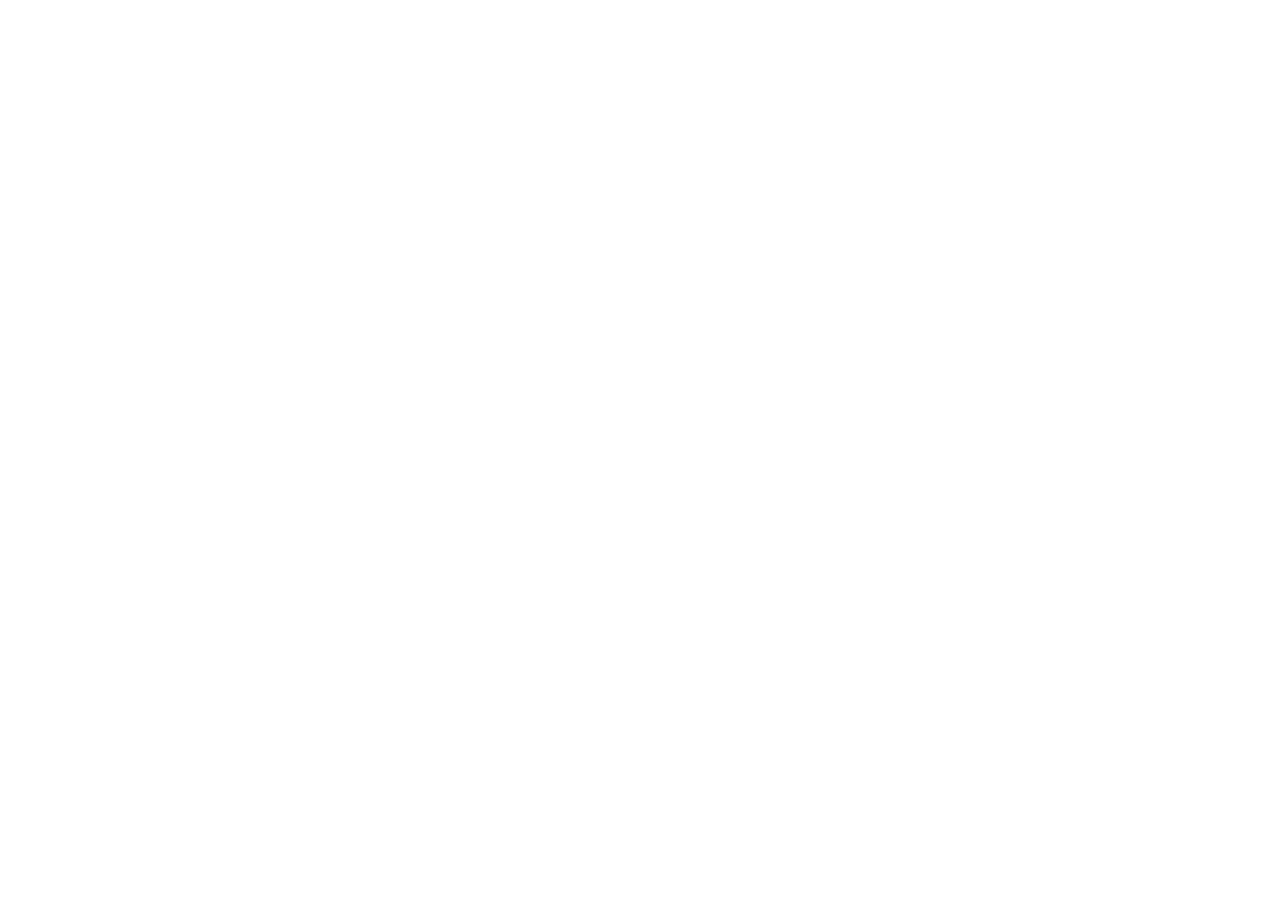
==== about.html @ f23af419 "Initial portfolio website" ====
<!DOCTYPE html>
<html lang="en">
<head>
      <meta charset="UTF-8">
      <meta name="viewport" content="width=device-width, initial-scale=1.0">
      <title>Document</title>
      <link rel="stylesheet" href="https://cdnjs.cloudflare.com/ajax/libs/font-awesome/6.7.2/css/all.min.css">
</head>
<body>
      
</body>
</html>
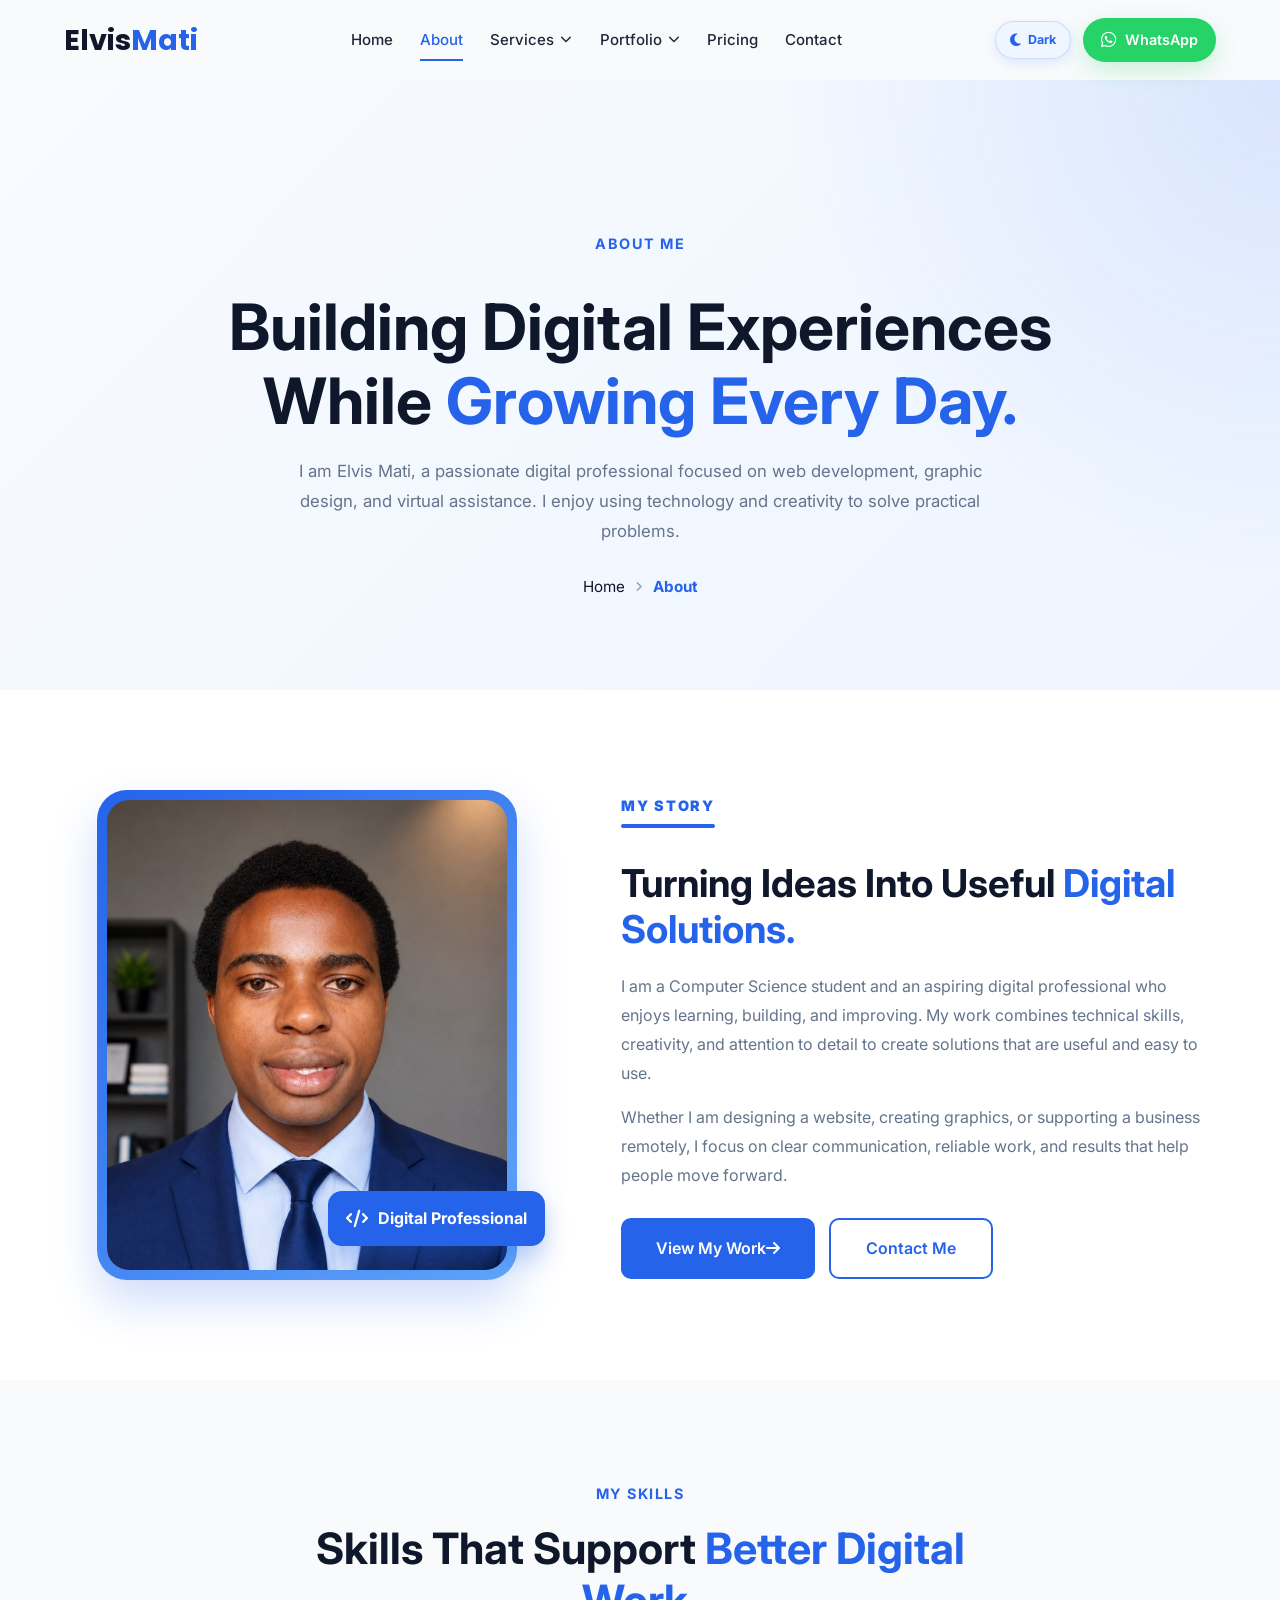
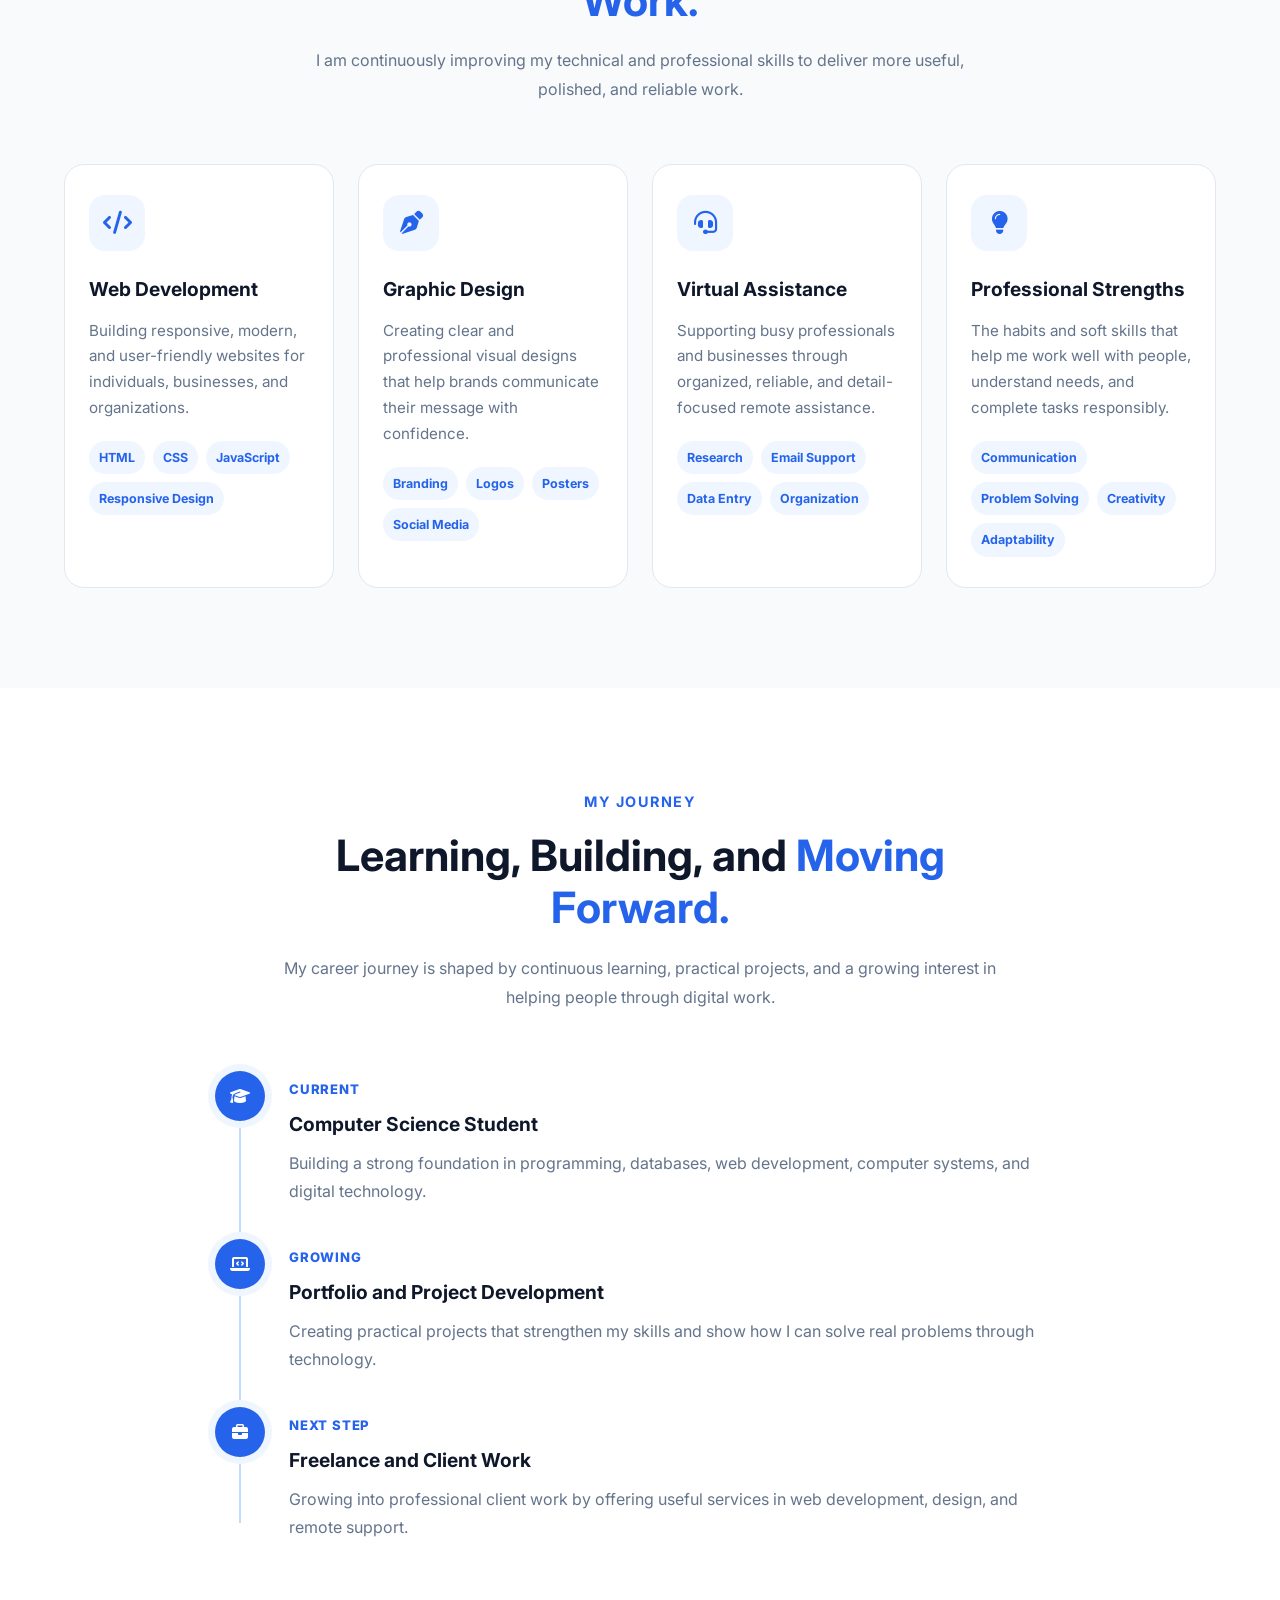
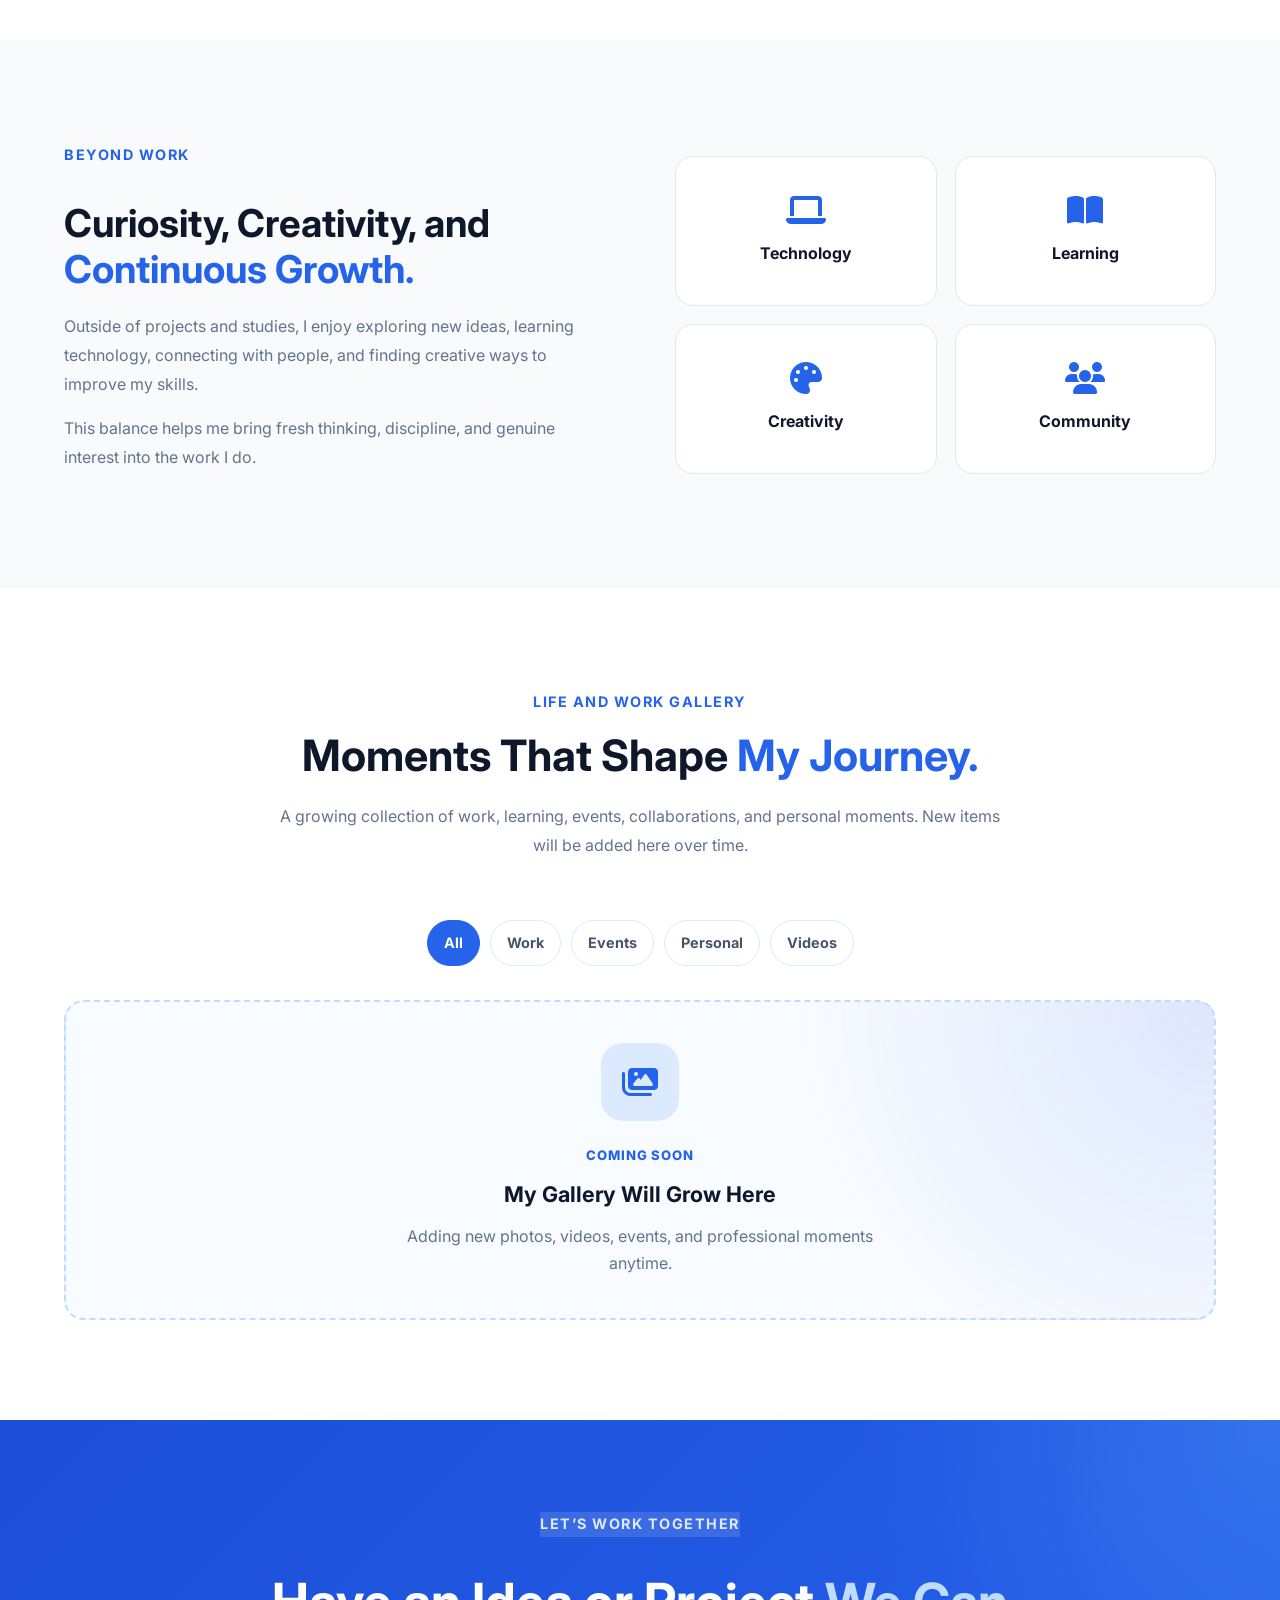
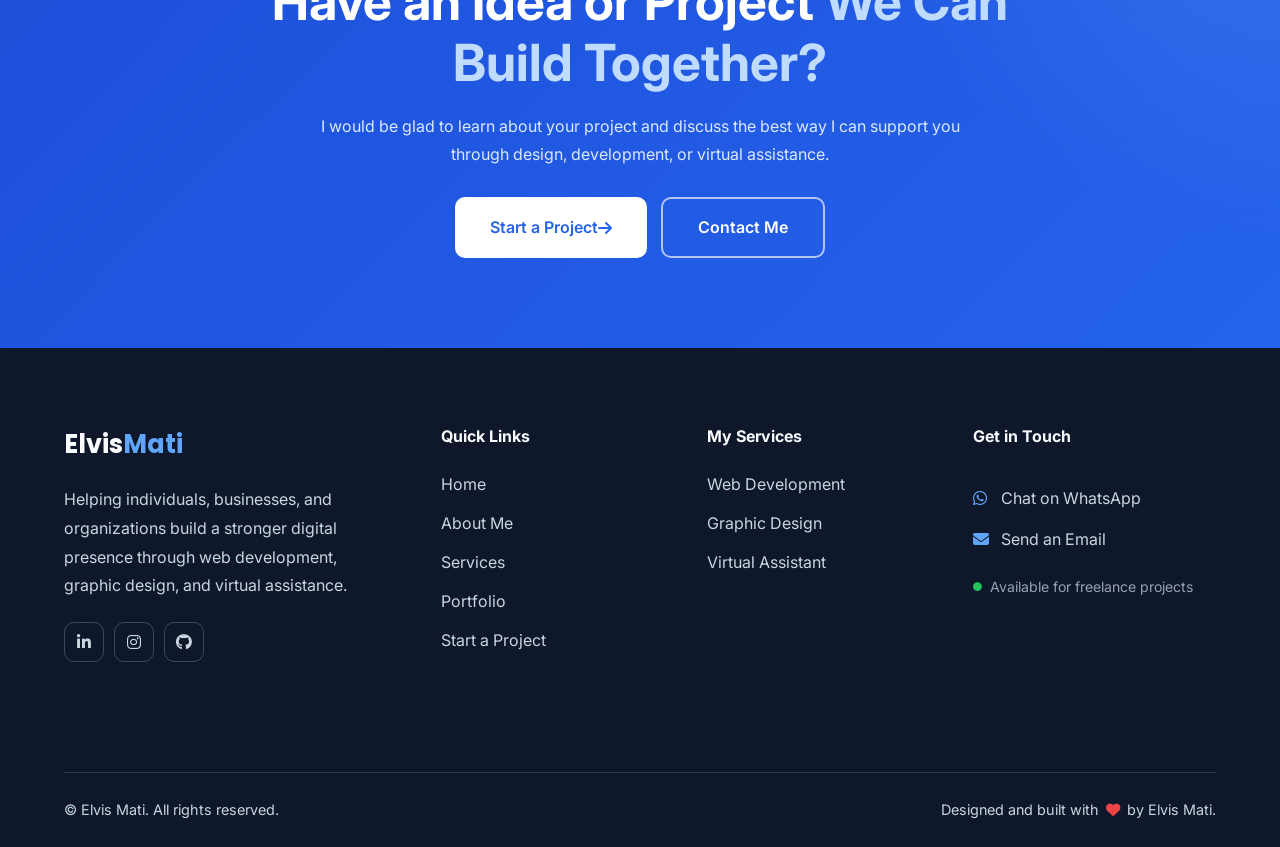
==== commit 83beb75b: "Build and style about page" ====
--- a/about.html
+++ b/about.html
@@ -1,12 +1,649 @@
 <!DOCTYPE html>
 <html lang="en">
 <head>
-      <meta charset="UTF-8">
-      <meta name="viewport" content="width=device-width, initial-scale=1.0">
-      <title>Document</title>
-      <link rel="stylesheet" href="https://cdnjs.cloudflare.com/ajax/libs/font-awesome/6.7.2/css/all.min.css">
+    <meta charset="UTF-8">
+    <meta name="viewport" content="width=device-width, initial-scale=1.0">
+
+    <title>About | Elvis Mati</title>
+    <meta name="description" content="Learn more about Elvis Mati, a web developer, graphic designer, and virtual assistant.">
+
+    <!-- Google Fonts -->
+    <link rel="preconnect" href="https://fonts.googleapis.com">
+    <link rel="preconnect" href="https://fonts.gstatic.com" crossorigin>
+    <link href="https://fonts.googleapis.com/css2?family=Inter:wght@400;500;600;700;800&family=Poppins:wght@500;600;700;800&display=swap" rel="stylesheet">
+
+    <!-- Font Awesome -->
+    <link rel="stylesheet" href="https://cdnjs.cloudflare.com/ajax/libs/font-awesome/6.5.2/css/all.min.css">
+
+    <!-- Shared CSS -->
+    <link rel="stylesheet" href="css/style.css">
+    <link rel="stylesheet" href="css/navbar.css">
+    <link rel="stylesheet" href="css/responsive.css">
+
+    <!-- About page CSS -->
+    <link rel="stylesheet" href="css/about.css">
 </head>
+
 <body>
-      
+
+    <!-- ==================================================
+         HEADER / NAVIGATION
+    =================================================== -->
+    <header class="header">
+        <div class="container">
+            <nav class="navbar">
+
+                <!-- Logo -->
+                <a href="index.html" class="logo">
+                    Elvis<span>Mati</span>
+                </a>
+
+                <!-- Main navigation -->
+                <ul class="nav-links">
+                    <li><a href="index.html">Home</a></li>
+                    <li><a href="about.html" class="active">About</a></li>
+
+                    <li class="dropdown">
+                        <a href="services.html">
+                            Services <i class="fa-solid fa-chevron-down"></i>
+                        </a>
+
+                        <ul class="dropdown-menu">
+                            <li><a href="web-development.html">Web Development</a></li>
+                            <li><a href="graphic-design.html">Graphic Design</a></li>
+                            <li><a href="virtual-assistant.html">Virtual Assistant</a></li>
+                        </ul>
+                    </li>
+
+                    <li class="dropdown">
+                        <a href="portfolio.html">
+                            Portfolio <i class="fa-solid fa-chevron-down"></i>
+                        </a>
+
+                        <ul class="dropdown-menu">
+                            <li><a href="portfolio.html#web-projects">Web Projects</a></li>
+                            <li><a href="portfolio.html#graphic-projects">Graphic Designs</a></li>
+                            <li><a href="portfolio.html#va-projects">Virtual Assistant</a></li>
+                        </ul>
+                    </li>
+
+                    <li><a href="pricing.html">Pricing</a></li>
+                    <li><a href="contact.html">Contact</a></li>
+
+                    <!-- Theme option shown inside opened mobile menu -->
+                    <li class="mobile-theme-item">
+                        <button class="theme-btn mobile-theme-btn" type="button" aria-label="Switch to dark theme">
+                            <i class="fa-solid fa-moon"></i>
+                            <span class="theme-btn-text">Dark</span>
+                        </button>
+                    </li>
+                </ul>
+
+                <!-- My existing desktop theme and WhatsApp buttons stay here -->
+                <div class="nav-actions">
+                    <button class="theme-btn desktop-theme-btn" type="button" aria-label="Switch to dark theme">
+                        <i class="fa-solid fa-moon"></i>
+                        <span class="theme-btn-text">Dark</span>
+                    </button>
+
+                    <a
+                        href="https://wa.me/254700531854?text=Hello%20Elvis,%20I%20came%20across%20your%20portfolio%20website%20and%20I'm%20interested%20in%20your%20services.%20I'd%20love%20to%20discuss%20my%20project."
+                        class="whatsapp-btn"
+                        target="_blank"
+                        rel="noopener noreferrer"
+                    >
+                        <i class="fa-brands fa-whatsapp"></i>
+                        <span>WhatsApp</span>
+                    </a>
+                </div>
+
+                 <!-- Mobile WhatsApp button -->
+                <a href="https://wa.me/254700531854?text=Hello%20Elvis,%20I%20came%20across%20your%20portfolio%20website%20and%20I'm%20interested%20in%20your%20services."
+                class="mobile-whatsapp-btn"
+                target="_blank"
+                rel="noopener noreferrer"
+                aria-label="Chat with Elvis on WhatsApp">
+                    <i class="fa-brands fa-whatsapp"></i>
+                </a>
+                <!-- End of Mobile WhatsApp button -->
+                 <!-- Hamburger menu on mobile -->
+                <div class="hamburger" role="button" tabindex="0" aria-label="Open navigation menu">
+                    <span></span>
+                    <span></span>
+                    <span></span>
+                </div>
+            </nav>
+        </div>
+    </header>
+
+    <main>
+
+        <!-- ==================================================
+             ABOUT HERO
+        =================================================== -->
+        <section class="about-hero">
+            <div class="container">
+
+                <div class="about-hero-content">
+                    <span class="section-label">About Me</span>
+
+                    <h1>
+                        Building Digital Experiences While
+                        <span>Growing Every Day.</span>
+                    </h1>
+
+                    <p>
+                        I am Elvis Mati, a passionate digital professional focused on
+                        web development, graphic design, and virtual assistance. I enjoy
+                        using technology and creativity to solve practical problems.
+                    </p>
+
+                    <div class="breadcrumb">
+                        <a href="index.html">Home</a>
+                        <i class="fa-solid fa-angle-right"></i>
+                        <span class="active" aria-current="page">About</span>
+                    </div>
+                </div>
+
+            </div>
+        </section>
+
+        <!-- ==================================================
+             PERSONAL INTRODUCTION
+        =================================================== -->
+        <section class="about-intro section-padding">
+            <div class="container">
+
+                <div class="about-intro-grid">
+                        <div class="about-image-wrap">
+                              <img
+                                    src="assets/images/about/elvis-mati-about.png"
+                                    alt="Elvis Mati, web developer, graphic designer, and virtual assistant"
+                                    class="about-profile-image">
+
+                              <div class="about-image-badge">
+                                    <i class="fa-solid fa-code"></i>
+                                    <span>Digital Professional</span>
+                              </div>
+                        </div>
+
+                    <div class="about-intro-content">
+                        <span class="section-label">My Story</span>
+
+                        <h2>
+                            Turning Ideas Into Useful
+                            <span>Digital Solutions.</span>
+                        </h2>
+
+                        <p>
+                            I am a Computer Science student and an aspiring digital
+                            professional who enjoys learning, building, and improving.
+                            My work combines technical skills, creativity, and attention
+                            to detail to create solutions that are useful and easy to use.
+                        </p>
+
+                        <p>
+                            Whether I am designing a website, creating graphics, or
+                            supporting a business remotely, I focus on clear communication,
+                            reliable work, and results that help people move forward.
+                        </p>
+
+                        <div class="about-intro-actions">
+                            <a href="portfolio.html" class="btn btn-primary">
+                                View My Work
+                                <i class="fa-solid fa-arrow-right"></i>
+                            </a>
+
+                            <a href="contact.html" class="btn btn-outline">
+                                Contact Me
+                            </a>
+                        </div>
+                    </div>
+
+                </div>
+
+            </div>
+        </section>
+
+        <!-- ==================================================
+             SKILLS SECTION
+        =================================================== -->
+        <section class="about-skills section-padding">
+            <div class="container">
+
+                <div class="section-heading">
+                    <span class="section-label">My Skills</span>
+
+                    <h2>
+                        Skills That Support
+                        <span>Better Digital Work.</span>
+                    </h2>
+
+                    <p>
+                        I am continuously improving my technical and professional skills
+                        to deliver more useful, <br>polished, and reliable work.
+                    </p>
+                </div>
+
+                <div class="skills-grid">
+
+                    <article class="skill-card">
+                        <div class="skill-card-icon">
+                            <i class="fa-solid fa-code"></i>
+                        </div>
+
+                        <h3>Web Development</h3>
+
+                        <p>
+                            Building responsive, modern, and user-friendly websites for
+                            individuals, businesses, and organizations.
+                        </p>
+
+                        <div class="skill-tags">
+                            <span>HTML</span>
+                            <span>CSS</span>
+                            <span>JavaScript</span>
+                            <span>Responsive Design</span>
+                        </div>
+                    </article>
+
+                    <article class="skill-card">
+                        <div class="skill-card-icon">
+                            <i class="fa-solid fa-pen-nib"></i>
+                        </div>
+
+                        <h3>Graphic Design</h3>
+
+                        <p>
+                            Creating clear and professional visual designs that help brands
+                            communicate their message with confidence.
+                        </p>
+
+                        <div class="skill-tags">
+                            <span>Branding</span>
+                            <span>Logos</span>
+                            <span>Posters</span>
+                            <span>Social Media</span>
+                        </div>
+                    </article>
+
+                    <article class="skill-card">
+                        <div class="skill-card-icon">
+                            <i class="fa-solid fa-headset"></i>
+                        </div>
+
+                        <h3>Virtual Assistance</h3>
+
+                        <p>
+                            Supporting busy professionals and businesses through organized,
+                            reliable, and detail-focused remote assistance.
+                        </p>
+
+                        <div class="skill-tags">
+                            <span>Research</span>
+                            <span>Email Support</span>
+                            <span>Data Entry</span>
+                            <span>Organization</span>
+                        </div>
+                    </article>
+
+                    <article class="skill-card">
+                        <div class="skill-card-icon">
+                            <i class="fa-solid fa-lightbulb"></i>
+                        </div>
+
+                        <h3>Professional Strengths</h3>
+
+                        <p>
+                            The habits and soft skills that help me work well with people,
+                            understand needs, and complete tasks responsibly.
+                        </p>
+
+                        <div class="skill-tags">
+                            <span>Communication</span>
+                            <span>Problem Solving</span>
+                            <span>Creativity</span>
+                            <span>Adaptability</span>
+                        </div>
+                    </article>
+
+                </div>
+
+            </div>
+        </section>
+
+        <!-- ==================================================
+             CAREER JOURNEY
+        =================================================== -->
+        <section class="career-journey section-padding">
+            <div class="container">
+
+                <div class="section-heading">
+                    <span class="section-label">My Journey</span>
+
+                    <h2>
+                        Learning, Building, and
+                        <span>Moving Forward.</span>
+                    </h2>
+
+                    <p>
+                        My career journey is shaped by continuous learning, practical
+                        projects, and a growing interest in helping people through digital work.
+                    </p>
+                </div>
+
+                <div class="timeline">
+
+                    <article class="timeline-item">
+                        <div class="timeline-dot">
+                            <i class="fa-solid fa-graduation-cap"></i>
+                        </div>
+
+                        <div class="timeline-content">
+                            <span class="timeline-date">Current</span>
+                            <h3>Computer Science Student</h3>
+                            <p>
+                                Building a strong foundation in programming, databases,
+                                web development, computer systems, and digital technology.
+                            </p>
+                        </div>
+                    </article>
+
+                    <article class="timeline-item">
+                        <div class="timeline-dot">
+                            <i class="fa-solid fa-laptop-code"></i>
+                        </div>
+
+                        <div class="timeline-content">
+                            <span class="timeline-date">Growing</span>
+                            <h3>Portfolio and Project Development</h3>
+                            <p>
+                                Creating practical projects that strengthen my skills and
+                                show how I can solve real problems through technology.
+                            </p>
+                        </div>
+                    </article>
+
+                    <article class="timeline-item">
+                        <div class="timeline-dot">
+                            <i class="fa-solid fa-briefcase"></i>
+                        </div>
+
+                        <div class="timeline-content">
+                            <span class="timeline-date">Next Step</span>
+                            <h3>Freelance and Client Work</h3>
+                            <p>
+                                Growing into professional client work by offering useful
+                                services in web development, design, and remote support.
+                            </p>
+                        </div>
+                    </article>
+
+                </div>
+
+            </div>
+        </section>
+
+        <!-- ==================================================
+             HOBBIES AND INTERESTS
+        =================================================== -->
+        <section class="about-interests section-padding">
+            <div class="container">
+
+                <div class="about-interests-grid">
+
+                    <div class="about-interests-content">
+                        <span class="section-label">Beyond Work</span>
+
+                        <h2>
+                            Curiosity, Creativity, and
+                            <span>Continuous Growth.</span>
+                        </h2>
+
+                        <p>
+                            Outside of projects and studies, I enjoy exploring new ideas,
+                            learning technology, connecting with people, and finding
+                            creative ways to improve my skills.
+                        </p>
+
+                        <p>
+                            This balance helps me bring fresh thinking, discipline, and
+                            genuine interest into the work I do.
+                        </p>
+                    </div>
+
+                    <div class="interests-grid">
+                        <div class="interest-item">
+                            <i class="fa-solid fa-laptop"></i>
+                            <span>Technology</span>
+                        </div>
+
+                        <div class="interest-item">
+                            <i class="fa-solid fa-book-open"></i>
+                            <span>Learning</span>
+                        </div>
+
+                        <div class="interest-item">
+                            <i class="fa-solid fa-palette"></i>
+                            <span>Creativity</span>
+                        </div>
+
+                        <div class="interest-item">
+                            <i class="fa-solid fa-users"></i>
+                            <span>Community</span>
+                        </div>
+                    </div>
+
+                </div>
+
+            </div>
+        </section>
+
+        <!-- ==================================================
+             GALLERY
+             New items should be added at the top of gallery-grid.
+        =================================================== -->
+        <section class="about-gallery section-padding">
+            <div class="container">
+
+                <div class="section-heading">
+                    <span class="section-label">Life and Work Gallery</span>
+
+                    <h2>
+                        Moments That Shape
+                        <span>My Journey.</span>
+                    </h2>
+
+                    <p>
+                        A growing collection of work, learning, events, collaborations,
+                        and personal moments. New items will be added here over time.
+                    </p>
+                </div>
+
+                <!-- Gallery filters can be activated later with js/about.js -->
+                <div class="gallery-filters" aria-label="Gallery categories">
+                    <button class="gallery-filter-btn active" type="button" data-filter="all">All</button>
+                    <button class="gallery-filter-btn" type="button" data-filter="work">Work</button>
+                    <button class="gallery-filter-btn" type="button" data-filter="events">Events</button>
+                    <button class="gallery-filter-btn" type="button" data-filter="personal">Personal</button>
+                    <button class="gallery-filter-btn" type="button" data-filter="video">Videos</button>
+                </div>
+
+                <div class="gallery-grid">
+
+                    <!-- Add future photos and videos above this placeholder item. -->
+                    <article class="gallery-item gallery-placeholder" data-category="work">
+                        <div class="gallery-placeholder-icon">
+                            <i class="fa-solid fa-images"></i>
+                        </div>
+
+                        <!--<p class="gallery-note">
+                        <i class="fa-solid fa-circle-info"></i>
+                        New photos and videos will be added at the top, so the newest moments appear first.
+                        </p>-->
+                        <div class="gallery-item-overlay">
+                            <span class="gallery-category">Coming Soon</span>
+                            <h3>My Gallery Will Grow Here</h3>
+                            <p>Adding new photos, videos, events, and professional moments anytime.</p>
+                        </div>
+                    </article>
+
+                </div>
+
+            </div>
+        </section>
+
+        <!-- ==================================================
+             ABOUT PAGE CTA
+        =================================================== -->
+        <section class="about-cta">
+            <div class="container">
+
+                <div class="about-cta-content">
+                    <span class="section-label">Let’s Work Together</span>
+
+                    <h2>
+                        Have an Idea or Project
+                        <span>We Can Build Together?</span>
+                    </h2>
+
+                    <p>
+                        I would be glad to learn about your project and discuss the
+                        best way I can support you through design, development, or
+                        virtual assistance.
+                    </p>
+
+                    <div class="about-cta-actions">
+                        <a href="order.html" class="btn btn-primary">
+                            Start a Project
+                            <i class="fa-solid fa-arrow-right"></i>
+                        </a>
+
+                        <a href="contact.html" class="btn btn-outline">
+                            Contact Me
+                        </a>
+                    </div>
+                </div>
+
+            </div>
+        </section>
+
+    </main>
+
+    <!-- ==================================================
+         FOOTER
+    =================================================== -->
+    <footer class="site-footer">
+        <div class="container">
+
+            <div class="footer-grid">
+
+                <div class="footer-brand">
+                    <a href="index.html" class="footer-logo">
+                        Elvis<span>Mati</span>
+                    </a>
+
+                    <p>
+                        Helping individuals, businesses, and organizations build a
+                        stronger digital presence through web development, graphic
+                        design, and virtual assistance.
+                    </p>
+
+                    <div class="footer-social-links">
+                        <a href="https://www.linkedin.com/in/elvismati/"
+                           aria-label="Visit my LinkedIn profile"
+                           target="_blank"
+                           rel="noopener">
+                            <i class="fa-brands fa-linkedin-in"></i>
+                        </a>
+
+                        <a href="https://www.instagram.com/elvismati1/"
+                           aria-label="Visit my Instagram profile"
+                           target="_blank"
+                           rel="noopener">
+                            <i class="fa-brands fa-instagram"></i>
+                        </a>
+
+                        <a href="https://github.com/sonraz"
+                           aria-label="Visit my GitHub profile"
+                           target="_blank"
+                           rel="noopener">
+                            <i class="fa-brands fa-github"></i>
+                        </a>
+                    </div>
+                </div>
+
+                <div class="footer-links">
+                    <h3>Quick Links</h3>
+
+                    <ul>
+                        <li><a href="index.html">Home</a></li>
+                        <li><a href="about.html">About Me</a></li>
+                        <li><a href="services.html">Services</a></li>
+                        <li><a href="portfolio.html">Portfolio</a></li>
+                        <li><a href="order.html">Start a Project</a></li>
+                    </ul>
+                </div>
+
+                <div class="footer-links">
+                    <h3>My Services</h3>
+
+                    <ul>
+                        <li><a href="web-development.html">Web Development</a></li>
+                        <li><a href="graphic-design.html">Graphic Design</a></li>
+                        <li><a href="virtual-assistant.html">Virtual Assistant</a></li>
+                    </ul>
+                </div>
+
+                <div class="footer-contact">
+                    <h3>Get in Touch</h3>
+
+                    <a href="https://wa.me/254700531854?text=Hello%20Elvis%2C%20I%20would%20like%20to%20discuss%20a%20project."
+                       target="_blank"
+                       rel="noopener">
+                        <i class="fa-brands fa-whatsapp"></i>
+                        Chat on WhatsApp
+                    </a>
+
+                    <a href="https://mail.google.com/mail/?view=cm&fs=1&to=elvismati.work@gmail.com&su=Project%20Inquiry"
+                       target="_blank"
+                       rel="noopener">
+                        <i class="fa-solid fa-envelope"></i>
+                        Send an Email
+                    </a>
+
+                    <p class="footer-availability">
+                        <i class="fa-solid fa-circle"></i>
+                        Available for freelance projects
+                    </p>
+                </div>
+
+            </div>
+
+            <div class="footer-bottom">
+                <p>
+                    © <span id="currentYear"></span> Elvis Mati. All rights reserved.
+                </p>
+
+                <p>
+                    Designed and built with <i class="fa-solid fa-heart"></i> by Elvis Mati.
+                </p>
+            </div>
+
+        </div>
+
+        <!-- Back-to-top button -->
+        <button class="back-to-top" id="backToTop" type="button" aria-label="Back to top">
+            <i class="fa-solid fa-arrow-up"></i>
+        </button>
+    </footer>
+
+    <!-- Shared JavaScript -->
+    <script src="js/script.js"></script>
+    <script src="js/navbar.js"></script>
+    <script src="js/theme.js"></script>
+    <script src="js/animations.js"></script>
+    <script src="js/back-to-top.js"></script>
+
 </body>
 </html>
--- a/css/style.css
+++ b/css/style.css
@@ -0,0 +1,365 @@
+/* ==================================================
+   GLOBAL STYLESHEET
+   Shared styles used across the portfolio website.
+================================================== */
+
+/* Google Fonts */
+@import url("https://fonts.googleapis.com/css2?family=Inter:wght@300;400;500;600;700&family=Poppins:wght@400;500;600;700;800&display=swap");
+
+/* Shared CSS files */
+@import url("variables.css");
+@import url("navbar.css");
+@import url("home.css");
+@import url("responsive.css");
+
+/* ==================================================
+   RESET
+================================================== */
+
+* {
+    margin: 0;
+    padding: 0;
+    box-sizing: border-box;
+}
+
+html {
+    scroll-behavior: smooth;
+}
+
+body {
+    font-family: var(--body-font);
+    background-color: var(--light);
+    color: var(--text);
+    line-height: 1.7;
+    overflow-x: hidden;
+    padding-top: 80px;
+}
+
+img {
+    display: block;
+    max-width: 100%;
+}
+
+a {
+    color: inherit;
+    text-decoration: none;
+}
+
+ul {
+    list-style: none;
+}
+
+button {
+    border: none;
+    cursor: pointer;
+    font-family: inherit;
+}
+
+input,
+textarea,
+select {
+    font-family: inherit;
+}
+
+/* ==================================================
+   REUSABLE CLASSES
+================================================== */
+
+.container {
+    width: min(90%, 1200px);
+    margin: 0 auto;
+}
+
+.section {
+    padding: 90px 0;
+}
+
+.section-padding {
+    padding: 100px 0;
+}
+
+.section-title {
+    margin-bottom: 20px;
+    color: var(--secondary-color);
+    font-family: var(--heading-font);
+    font-size: var(--fs-lg);
+}
+
+.section-subtitle {
+    margin-bottom: 50px;
+    color: var(--text-light);
+}
+
+.text-center {
+    text-align: center;
+}
+
+.btn {
+    display: inline-flex;
+    align-items: center;
+    justify-content: center;
+    padding: 15px 35px;
+    border-radius: var(--radius-md);
+    font-weight: 600;
+    transition: var(--transition);
+}
+
+.btn-primary {
+    background-color: var(--primary-color);
+    color: var(--white);
+}
+
+.btn-primary:hover {
+    transform: translateY(-3px);
+    box-shadow: var(--shadow-md);
+}
+
+.btn-outline {
+    border: 2px solid var(--primary-color);
+    color: var(--primary-color);
+}
+
+.btn-outline:hover {
+    background-color: var(--primary-color);
+    color: var(--white);
+}
+
+/* ==================================================
+   SHARED BACK-TO-TOP BUTTON
+================================================== */
+
+.back-to-top {
+    position: fixed;
+    right: 24px;
+    bottom: 24px;
+    z-index: 1000;
+    display: flex;
+    align-items: center;
+    justify-content: center;
+    width: 48px;
+    height: 48px;
+    padding: 0;
+    border-radius: 50%;
+    background-color: var(--primary-color);
+    color: var(--white);
+    opacity: 0;
+    visibility: hidden;
+    transform: translateY(15px);
+    box-shadow: 0 10px 25px rgba(37, 99, 235, 0.3);
+    transition: opacity 0.3s ease, transform 0.3s ease, visibility 0.3s ease;
+}
+
+.back-to-top.show {
+    opacity: 1;
+    visibility: visible;
+    transform: translateY(0);
+}
+
+.back-to-top:hover {
+    background-color: var(--secondary-color);
+    transform: translateY(-4px);
+}
+
+.back-to-top:focus-visible {
+    outline: 3px solid rgba(37, 99, 235, 0.35);
+    outline-offset: 4px;
+}
+
+/* ==================================================
+   FOOTER
+   These selectors match site-footer in your HTML.
+================================================== */
+
+.site-footer {
+    padding: 75px 0 25px;
+    background-color: #0f172a;
+    color: #cbd5e1;
+}
+
+.footer-brand p,
+.footer-links a,
+.footer-contact a,
+.footer-bottom p {
+    color: #cbd5e1;
+}
+
+.footer-links h3,
+.footer-contact h3 {
+    color: #f8fafc;
+}
+
+.footer-logo {
+    color: #f8fafc;
+    font-family: var(--heading-font);
+    font-size: 1.6rem;
+    font-weight: 700;
+}
+
+.footer-logo span {
+    color: #60a5fa;
+}
+
+.footer-links a:hover,
+.footer-contact a:hover {
+    color: #60a5fa;
+}
+
+.footer-social-links {
+    display: flex;
+    gap: 10px;
+    margin-top: 22px;
+}
+
+.footer-social-links a {
+    display: flex;
+    align-items: center;
+    justify-content: center;
+    width: 40px;
+    height: 40px;
+    border: 1px solid rgba(148, 163, 184, 0.35);
+    border-radius: 10px;
+    color: #cbd5e1;
+    transition: var(--transition);
+}
+
+.footer-social-links a:hover {
+    border-color: #60a5fa;
+    background-color: #60a5fa;
+    color: #0f172a;
+    transform: translateY(-3px);
+}
+
+.footer-bottom {
+    display: flex;
+    align-items: center;
+    justify-content: space-between;
+    gap: 20px;
+    margin-top: 50px;
+    padding-top: 25px;
+    border-top: 1px solid rgba(148, 163, 184, 0.22);
+}
+
+.footer-bottom p {
+    margin: 0;
+    font-size: 0.9rem;
+}
+
+.footer-bottom .fa-heart {
+    color: #ef4444;
+}
+
+/* ==================================================
+   DARK THEME
+   Applied when theme.js adds .dark-theme to body.
+================================================== */
+
+body.dark-theme {
+    background-color: #0f172a;
+    color: #e2e8f0;
+}
+
+/* Shared text colours in dark mode */
+body.dark-theme h1,
+body.dark-theme h2,
+body.dark-theme h3,
+body.dark-theme h4,
+body.dark-theme h5,
+body.dark-theme h6 {
+    color: #f8fafc;
+}
+
+body.dark-theme p,
+body.dark-theme li {
+    color: #cbd5e1;
+}
+
+/* Common light page areas become dark */
+body.dark-theme .services-section,
+body.dark-theme .featured-portfolio-section,
+body.dark-theme .process-section,
+body.dark-theme .trust-section,
+body.dark-theme .portfolio-projects,
+body.dark-theme .services-overview-page {
+    background-color: #0f172a;
+}
+
+/* Common cards become readable dark cards */
+body.dark-theme .service-card,
+body.dark-theme .featured-project-card,
+body.dark-theme .project-card,
+body.dark-theme .portfolio-card,
+body.dark-theme .trust-card,
+body.dark-theme .process-card,
+body.dark-theme .stat-card {
+    background-color: #1e293b;
+    border-color: rgba(148, 163, 184, 0.2);
+}
+
+/* Keep text readable inside dark cards */
+body.dark-theme .service-card p,
+body.dark-theme .featured-project-card p,
+body.dark-theme .project-card p,
+body.dark-theme .portfolio-card p,
+body.dark-theme .trust-card p,
+body.dark-theme .process-card p,
+body.dark-theme .stat-card p {
+    color: #cbd5e1;
+}
+
+/* Service cards that intentionally remain white */
+body.dark-theme .service-page-card {
+    background-color: #ffffff;
+    border-color: rgba(148, 163, 184, 0.25);
+}
+
+body.dark-theme .service-page-card h3 {
+    color: #0f172a;
+}
+
+body.dark-theme .service-page-card p,
+body.dark-theme .service-page-card li {
+    color: #334155;
+}
+
+/* Keep the footer consistently dark in both themes */
+body.dark-theme .site-footer {
+    background-color: #020617;
+}
+
+/* Mobile hamburger stays visible in dark mode */
+body.dark-theme .hamburger span {
+    background-color: #f8fafc;
+}
+
+/* ==================================================
+   RESPONSIVE SHARED STYLES
+================================================== */
+
+@media (max-width: 768px) {
+    .section {
+        padding: 75px 0;
+    }
+
+    .section-padding {
+        padding: 75px 0;
+    }
+
+    .footer-bottom {
+        flex-direction: column;
+        justify-content: center;
+        text-align: center;
+    }
+}
+
+@media (max-width: 480px) {
+    .back-to-top {
+        right: 16px;
+        bottom: 16px;
+        width: 44px;
+        height: 44px;
+    }
+
+    .btn {
+        padding: 13px 24px;
+    }
+}
--- a/css/navbar.css
+++ b/css/navbar.css
@@ -0,0 +1,557 @@
+/* ==================================================
+   HEADER AND NAVIGATION
+   Shared navigation used across all website pages.
+================================================== */
+
+/* ==================================================
+   HEADER
+================================================== */
+
+.header {
+    position: fixed;
+    top: 0;
+    left: 0;
+    z-index: 1000;
+    width: 100%;
+    background-color: rgba(248, 250, 252, 0.92);
+    backdrop-filter: blur(12px);
+    transition: background-color 0.3s ease, box-shadow 0.3s ease;
+}
+
+.header.scrolled {
+    background-color: rgba(255, 255, 255, 0.96);
+    box-shadow: var(--shadow-sm);
+}
+
+/* ==================================================
+   NAVBAR LAYOUT
+================================================== */
+
+.navbar {
+    display: flex;
+    align-items: center;
+    justify-content: space-between;
+    min-height: 80px;
+}
+
+.logo {
+    color: var(--secondary-color);
+    font-family: var(--heading-font);
+    font-size: 1.8rem;
+    font-weight: 700;
+    transition: transform 0.3s ease;
+}
+
+.logo:hover {
+    transform: scale(1.05);
+}
+
+.logo span {
+    color: var(--primary-color);
+}
+
+/* ==================================================
+   DESKTOP NAVIGATION
+================================================== */
+
+.nav-links {
+    display: flex;
+    align-items: center;
+    gap: 1.7rem;
+    margin: 0;
+    padding: 0;
+}
+
+.nav-links li {
+    position: relative;
+}
+
+.nav-links a {
+    position: relative;
+    display: inline-flex;
+    align-items: center;
+    gap: 6px;
+    padding: 8px 0;
+    color: var(--text);
+    font-size: 0.94rem;
+    font-weight: 500;
+    transition: color 0.3s ease;
+}
+
+.nav-links a::after {
+    position: absolute;
+    bottom: 0;
+    left: 0;
+    width: 0;
+    height: 2px;
+    background-color: var(--primary-color);
+    content: "";
+    transition: width 0.3s ease;
+}
+
+.nav-links a:hover,
+.nav-links a.active {
+    color: var(--primary-color);
+}
+
+.nav-links a:hover::after,
+.nav-links a.active::after {
+    width: 100%;
+}
+
+.nav-links a i {
+    font-size: 0.72rem;
+    transition: transform 0.3s ease;
+}
+
+.dropdown:hover > a i,
+.dropdown.active > a i {
+    transform: rotate(180deg);
+}
+
+/* ==================================================
+   DROPDOWN MENU
+================================================== */
+
+.dropdown-menu {
+    position: absolute;
+    top: calc(100% + 14px);
+    left: -18px;
+    z-index: 1001;
+    width: 235px;
+    padding: 8px;
+    overflow: hidden;
+    border: 1px solid rgba(15, 23, 42, 0.08);
+    border-radius: 12px;
+    background-color: var(--white);
+    box-shadow: var(--shadow-md);
+    opacity: 0;
+    visibility: hidden;
+    transform: translateY(12px);
+    transition: opacity 0.25s ease, transform 0.25s ease, visibility 0.25s ease;
+}
+
+.dropdown:hover .dropdown-menu,
+.dropdown.active .dropdown-menu {
+    opacity: 1;
+    visibility: visible;
+    transform: translateY(0);
+}
+
+.dropdown-menu li {
+    border-bottom: 1px solid var(--border);
+}
+
+.dropdown-menu li:last-child {
+    border-bottom: none;
+}
+
+.dropdown-menu a {
+    display: block;
+    padding: 11px 12px;
+    border-radius: 8px;
+    color: var(--text);
+}
+
+.dropdown-menu a::after {
+    display: none;
+}
+
+.dropdown-menu a:hover {
+    background-color: #eff6ff;
+    color: var(--primary-color);
+}
+
+/* ==================================================
+   NAVBAR ACTIONS
+================================================== */
+
+.nav-actions {
+    display: flex;
+    align-items: center;
+    gap: 12px;
+}
+
+/* ==================================================
+   THEME BUTTON
+   A compact pill button. The .theme-flip class is
+   added temporarily by theme.js during theme changes.
+================================================== */
+
+.theme-btn {
+    display: inline-flex;
+    align-items: center;
+    justify-content: center;
+    gap: 7px;
+    min-width: 76px;
+    min-height: 38px;
+    padding: 9px 13px;
+    border: 1px solid rgba(37, 99, 235, 0.18);
+    border-radius: 999px;
+    background-color: #eff6ff;
+    color: var(--primary-color);
+    box-shadow: 0 4px 12px rgba(37, 99, 235, 0.12);
+    font-size: 0.82rem;
+    font-weight: 700;
+    line-height: 1;
+    transition: background-color 0.3s ease, color 0.3s ease, border-color 0.3s ease,
+        box-shadow 0.3s ease, transform 0.3s ease;
+}
+
+.theme-btn:hover {
+    border-color: rgba(37, 99, 235, 0.38);
+    background-color: var(--primary-color);
+    color: var(--white);
+    box-shadow: 0 7px 16px rgba(37, 99, 235, 0.22);
+    transform: translateY(-2px);
+}
+
+.theme-btn i {
+    font-size: 0.9rem;
+}
+
+.theme-btn-text {
+    font-size: 0.78rem;
+    font-weight: 700;
+}
+
+/* Flip animation applied by JavaScript */
+.theme-btn.theme-flip {
+    animation: themeButtonFlip 0.45s ease;
+}
+
+@keyframes themeButtonFlip {
+    0% {
+        transform: rotateY(0);
+    }
+
+    50% {
+        transform: rotateY(90deg);
+    }
+
+    100% {
+        transform: rotateY(180deg);
+    }
+}
+
+/* ==================================================
+   WHATSAPP BUTTON
+================================================== */
+
+.whatsapp-btn {
+    display: inline-flex;
+    align-items: center;
+    gap: 9px;
+    padding: 10px 18px;
+    border-radius: 999px;
+    background-color: #25d366;
+    color: var(--white);
+    box-shadow: 0 8px 22px rgba(37, 211, 102, 0.22);
+    font-size: 0.9rem;
+    font-weight: 600;
+    transition: transform 0.3s ease, box-shadow 0.3s ease;
+}
+
+.whatsapp-btn:hover {
+    transform: translateY(-3px);
+    box-shadow: 0 12px 28px rgba(37, 211, 102, 0.32);
+}
+
+.whatsapp-btn i {
+    font-size: 1.1rem;
+}
+
+/* ==================================================
+   HAMBURGER BUTTON
+================================================== */
+
+.hamburger {
+    display: none;
+    flex-direction: column;
+    gap: 5px;
+    padding: 8px 0 8px 8px;
+    cursor: pointer;
+}
+
+.hamburger span {
+    display: block;
+    width: 27px;
+    height: 3px;
+    border-radius: 999px;
+    background-color: var(--secondary-color);
+    transition: transform 0.3s ease, opacity 0.3s ease, background-color 0.3s ease;
+}
+
+/* ==================================================
+   DARK THEME NAVIGATION
+================================================== */
+
+body.dark-theme .header {
+    background-color: rgba(15, 23, 42, 0.94);
+}
+
+body.dark-theme .header.scrolled {
+    background-color: rgba(15, 23, 42, 0.98);
+}
+
+body.dark-theme .logo,
+body.dark-theme .nav-links a {
+    color: #f8fafc;
+}
+
+body.dark-theme .nav-links a:hover,
+body.dark-theme .nav-links a.active {
+    color: #60a5fa;
+}
+
+body.dark-theme .dropdown-menu {
+    border-color: rgba(148, 163, 184, 0.2);
+    background-color: #1e293b;
+}
+
+body.dark-theme .dropdown-menu li {
+    border-color: rgba(148, 163, 184, 0.16);
+}
+
+body.dark-theme .dropdown-menu a {
+    color: #e2e8f0;
+}
+
+body.dark-theme .dropdown-menu a:hover {
+    background-color: #334155;
+    color: #ffffff;
+}
+
+body.dark-theme .theme-btn {
+    border-color: rgba(96, 165, 250, 0.32);
+    background-color: rgba(96, 165, 250, 0.14);
+    color: #bfdbfe;
+}
+
+body.dark-theme .theme-btn:hover {
+    border-color: #60a5fa;
+    background-color: #60a5fa;
+    color: #0f172a;
+}
+
+body.dark-theme .hamburger span {
+    background-color: #f8fafc;
+}
+
+/* ==================================================
+   MOBILE NAVIGATION
+================================================== */
+
+.mobile-theme-item {
+    display: none;
+}
+
+@media (max-width: 768px) {
+    .navbar {
+        min-height: 72px;
+    }
+
+    .nav-actions {
+        display: none;
+    }
+
+    .hamburger {
+        display: flex;
+    }
+
+    .nav-links {
+        position: fixed;
+        top: 72px;
+        left: -100%;
+        z-index: 999;
+        display: flex;
+        flex-direction: column;
+        align-items: stretch;
+        gap: 0;
+        width: 100%;
+        height: calc(100vh - 72px);
+        padding: 24px 5%;
+        overflow-y: auto;
+        background-color: var(--white);
+        box-shadow: 0 12px 24px rgba(15, 23, 42, 0.08);
+        transition: left 0.35s ease, background-color 0.3s ease;
+    }
+
+    .nav-links.active {
+        left: 0;
+    }
+
+    .nav-links > li {
+        width: 100%;
+        border-bottom: 1px solid var(--border);
+    }
+
+    .nav-links > li:last-child {
+        border-bottom: none;
+    }
+
+    .nav-links > li > a {
+    display: flex;
+    align-items: center;
+    justify-content: space-between;
+    width: 100%;
+    padding: 15px 20px;
+    font-size: 1rem;
+    }
+
+    .nav-links a::after {
+        display: none;
+    }
+
+    .dropdown-menu {
+        position: static;
+        display: none;
+        width: 100%;
+        margin: 0 0 12px;
+        padding: 0 0 0 14px;
+        border: none;
+        border-radius: 0;
+        background: transparent;
+        box-shadow: none;
+        opacity: 1;
+        visibility: visible;
+        transform: none;
+    }
+
+    .dropdown.active .dropdown-menu {
+        display: block;
+    }
+
+    .dropdown-menu li {
+        border-bottom: none;
+    }
+
+    .dropdown-menu a {
+        padding: 10px 4px;
+        color: var(--text-light);
+        font-size: 0.92rem;
+    }
+
+    .dropdown-menu a:hover {
+        background: transparent;
+    }
+
+    .mobile-theme-item {
+    display: flex;
+    align-items: center;
+    padding: 18px 12px 8px;
+    }
+
+    .mobile-theme-btn {
+        min-width: 76px;
+        min-height: 38px;
+        padding: 9px 13px;
+        border-radius: 10px;
+    }
+
+    body.dark-theme .nav-links {
+        background-color: #0f172a;
+        box-shadow: 0 12px 24px rgba(0, 0, 0, 0.25);
+    }
+
+    body.dark-theme .nav-links > li {
+        border-color: rgba(148, 163, 184, 0.18);
+    }
+
+    body.dark-theme .dropdown-menu a {
+        color: #cbd5e1;
+    }
+
+    body.dark-theme .dropdown-menu a:hover {
+        background: transparent;
+        color: #60a5fa;
+    }
+}
+
+@media (max-width: 480px) {
+    .logo {
+        font-size: 1.55rem;
+    }
+
+    .whatsapp-btn {
+        padding: 10px 14px;
+    }
+}
+
+/* Final mobile theme button shape override */
+@media (max-width: 768px) {
+    .nav-links .mobile-theme-btn {
+        width: auto;
+        min-width: 76px;
+        min-height: 38px;
+        padding: 9px 13px;
+        border-radius: 20px !important;
+    }
+}
+
+
+/* ==================================================
+   MOBILE WHATSAPP BUTTON
+   Compact contact shortcut beside the hamburger.
+================================================== */
+
+.mobile-whatsapp-btn {
+    display: none;
+    align-items: center;
+    justify-content: center;
+    width: 42px;
+    height: 42px;
+    border-radius: 999px;
+    background-color: #25d366;
+    color: #ffffff;
+    font-size: 1.35rem;
+    text-decoration: none;
+    box-shadow: 0 8px 18px rgba(37, 211, 102, 0.28);
+    transition: transform 0.3s ease, box-shadow 0.3s ease,
+        background-color 0.3s ease;
+}
+
+/* Small interaction animation */
+.mobile-whatsapp-btn:hover {
+    color: #ffffff;
+    background-color: #1ebe5d;
+    transform: translateY(-3px) scale(1.04);
+    box-shadow: 0 12px 22px rgba(37, 211, 102, 0.38);
+}
+
+.mobile-whatsapp-btn:active {
+    transform: translateY(0) scale(0.96);
+}
+
+/* Keyboard accessibility */
+.mobile-whatsapp-btn:focus-visible {
+    outline: 3px solid rgba(37, 211, 102, 0.35);
+    outline-offset: 3px;
+}
+
+/* ==================================================
+   MOBILE NAVBAR POSITIONING
+================================================== */
+
+@media (max-width: 768px) {
+    .mobile-whatsapp-btn {
+        display: inline-flex;
+        margin-left: auto;
+        margin-right: 12px;
+    }
+
+    /* Keeps the WhatsApp button directly beside hamburger */
+    .hamburger {
+        margin-left: 0;
+    }
+}
+
+/* Slightly smaller on narrow phones */
+@media (max-width: 380px) {
+    .mobile-whatsapp-btn {
+        width: 38px;
+        height: 38px;
+        margin-right: 10px;
+        font-size: 1.2rem;
+    }
+}
--- a/css/responsive.css
+++ b/css/responsive.css
@@ -0,0 +1,194 @@
+/*=========================================
+    RESPONSIVE DESIGN
+=========================================*/
+
+@media(max-width:992px){
+
+}
+
+@media(max-width:768px){
+
+}
+
+@media(max-width:576px){
+
+}
+
+/* TABLETS */
+
+@media(max-width:992px){
+
+.nav-links{
+
+    gap:20px;
+
+}
+
+}
+
+/*MOBILE*/
+
+@media(max-width:768px){
+
+.hamburger{
+
+display:flex;
+
+}
+
+.nav-actions{
+
+display:none;
+
+}
+
+.nav-links{
+
+position:fixed;
+
+top:80px;
+
+left:-100%;
+
+width:100%;
+
+background:white;
+
+flex-direction:column;
+
+padding:40px 0;
+
+transition:.4s;
+
+box-shadow:var(--shadow-md);
+
+}
+
+.nav-links.active{
+
+left:0;
+
+}
+
+.dropdown-menu{
+
+position:static;
+
+opacity:1;
+
+visibility:visible;
+
+transform:none;
+
+display:none;
+
+width:100%;
+
+box-shadow:none;
+
+}
+
+.dropdown.active .dropdown-menu{
+
+display:block;
+
+}
+
+}
+
+/*HERO*/
+
+@media(max-width:992px){
+
+.hero-container{
+
+grid-template-columns:1fr;
+
+text-align:center;
+
+}
+
+.hero-description{
+
+margin:auto auto 35px;
+
+}
+
+.hero-buttons{
+
+justify-content:center;
+
+}
+
+.hero-stats{
+
+justify-content:center;
+
+margin-top:20px;
+
+}
+
+.hero-image{
+
+order:-1;
+
+margin-bottom:40px;
+
+}
+
+.hero h1{
+
+font-size:3rem;
+
+}
+
+.hero-image img{
+
+width:320px;
+
+}
+
+}
+
+
+/* ==================================================
+   MOBILE MENU THEME BUTTON
+   Keeps the theme button compact and prevents
+   distracting hover rotation or movement.
+================================================== */
+
+@media (max-width: 768px) {
+    .mobile-theme-item {
+        display: block;
+        margin-top: 16px;
+        padding-top: 12px;
+        border-top: 1px solid rgba(148, 163, 184, 0.25);
+    }
+
+    .nav-links .mobile-theme-btn {
+        display: inline-flex;
+        align-items: center;
+        justify-content: center;
+        width: 42px;
+        height: 42px;
+        padding: 0;
+        border-radius: 50%;
+        transform: none;
+    }
+
+    .nav-links .mobile-theme-btn:hover,
+    .nav-links .mobile-theme-btn:focus-visible {
+        transform: none;
+    }
+
+    /* This Hide the text because this is now an icon-only button. 
+    .nav-links .mobile-theme-btn span {
+        display: none;
+    } */
+}
+
+@media (min-width: 769px) {
+    .mobile-theme-item {
+        display: none;
+    }
+}
--- a/css/about.css
+++ b/css/about.css
@@ -0,0 +1,1012 @@
+      /* ==================================================
+      ABOUT PAGE
+      ================================================== */
+
+      /* ==================================================
+      ABOUT HERO
+      ================================================== */
+
+      .about-hero {
+      padding: 150px 0 90px;
+      text-align: center;
+      background:
+            radial-gradient(circle at top right, rgba(37, 99, 235, 0.12), transparent 35%),
+            linear-gradient(135deg, #f8fbff 0%, #eef5ff 100%);
+      }
+
+      .about-hero-content {
+      max-width: 850px;
+      margin: 0 auto;
+      }
+
+      .about-hero h1 {
+      margin: 18px 0;
+      font-size: clamp(2.3rem, 5vw, 4.3rem);
+      line-height: 1.15;
+      color: #0f172a;
+      }
+
+      .about-hero h1 span,
+      .about-intro-content h2 span,
+      .section-heading h2 span,
+      .about-interests-content h2 span,
+      .about-cta h2 span {
+      color: #2563eb;
+      }
+
+      .about-hero p {
+      max-width: 720px;
+      margin: 0 auto;
+      color: #64748b;
+      font-size: 1.05rem;
+      line-height: 1.8;
+      }
+
+      /* ==================================================
+      BREADCRUMB
+      ================================================== */
+
+      .breadcrumb {
+      display: flex;
+      align-items: center;
+      justify-content: center;
+      gap: 10px;
+      margin-top: 28px;
+      font-size: 0.95rem;
+      }
+
+      .breadcrumb a {
+      color: #0f172a;
+      text-decoration: none;
+      transition: color 0.3s ease;
+      }
+
+      .breadcrumb a:hover {
+      color: #2563eb;
+      }
+
+      .breadcrumb i {
+      color: #94a3b8;
+      font-size: 0.75rem;
+      }
+
+      .breadcrumb .active {
+      color: #2563eb;
+      font-weight: 700;
+      cursor: default;
+      }
+
+      /* ==================================================
+      INTRODUCTION
+      ================================================== */
+
+      .about-intro {
+      background-color: #ffffff;
+      }
+
+      .about-intro-grid {
+      display: grid;
+      grid-template-columns: 0.9fr 1.1fr;
+      gap: 70px;
+      align-items: center;
+      }
+
+      .about-image-wrap {
+      position: relative;
+      max-width: 460px;
+      margin: 0 auto;
+      }
+
+      .about-image-placeholder {
+      min-height: 440px;
+      display: flex;
+      flex-direction: column;
+      align-items: center;
+      justify-content: center;
+      gap: 14px;
+      border: 2px dashed #bfdbfe;
+      border-radius: 24px;
+      background: linear-gradient(145deg, #eff6ff, #ffffff);
+      color: #2563eb;
+      text-align: center;
+      }
+
+      .about-image-placeholder i {
+      font-size: 4rem;
+      }
+
+      .about-image-placeholder span {
+      font-weight: 700;
+      color: #475569;
+      }
+
+      .about-image-badge {
+      position: absolute;
+      right: -28px;
+      bottom: 34px;
+      display: flex;
+      align-items: center;
+      gap: 10px;
+      padding: 14px 18px;
+      border-radius: 14px;
+      background-color: #2563eb;
+      color: #ffffff;
+      font-weight: 700;
+      box-shadow: 0 14px 30px rgba(37, 99, 235, 0.25);
+      }
+
+      .about-image-badge i {
+      font-size: 1.1rem;
+      }
+
+      .about-intro-content h2,
+      .about-interests-content h2 {
+      margin: 16px 0 20px;
+      color: #0f172a;
+      font-size: clamp(2rem, 3vw, 3rem);
+      line-height: 1.2;
+      }
+
+      .about-intro-content p,
+      .about-interests-content p {
+      margin-bottom: 16px;
+      color: #64748b;
+      line-height: 1.8;
+      }
+
+      .about-intro-actions,
+      .about-cta-actions {
+      display: flex;
+      flex-wrap: wrap;
+      gap: 14px;
+      margin-top: 28px;
+      }
+
+      /* ==================================================
+      SKILLS SECTION
+      ================================================== */
+
+      .about-skills {
+      background-color: #f8fafc;
+      }
+
+      .skills-grid {
+      display: grid;
+      grid-template-columns: repeat(4, 1fr);
+      gap: 24px;
+      margin-top: 46px;
+      }
+
+      .skill-card {
+      padding: 30px 24px;
+      border: 1px solid #e2e8f0;
+      border-radius: 20px;
+      background-color: #ffffff;
+      transition: transform 0.3s ease, box-shadow 0.3s ease, border-color 0.3s ease;
+      }
+
+      .skill-card:hover {
+      transform: translateY(-8px);
+      border-color: #93c5fd;
+      box-shadow: 0 18px 35px rgba(15, 23, 42, 0.09);
+      }
+
+      .skill-card-icon {
+      width: 56px;
+      height: 56px;
+      display: grid;
+      place-items: center;
+      margin-bottom: 22px;
+      border-radius: 16px;
+      background-color: #eff6ff;
+      color: #2563eb;
+      font-size: 1.45rem;
+      }
+
+      .skill-card h3 {
+      margin-bottom: 12px;
+      color: #0f172a;
+      font-size: 1.2rem;
+      }
+
+      .skill-card p {
+      margin-bottom: 20px;
+      color: #64748b;
+      font-size: 0.95rem;
+      line-height: 1.7;
+      }
+
+      .skill-tags,
+      .portfolio-tags {
+      display: flex;
+      flex-wrap: wrap;
+      gap: 8px;
+      }
+
+      .skill-tags span {
+      padding: 6px 10px;
+      border-radius: 999px;
+      background-color: #eff6ff;
+      color: #2563eb;
+      font-size: 0.78rem;
+      font-weight: 700;
+      }
+
+      /* ==================================================
+      CAREER JOURNEY / TIMELINE
+      ================================================== */
+
+      .career-journey {
+      background-color: #ffffff;
+      }
+
+      .timeline {
+      max-width: 850px;
+      margin: 50px auto 0;
+      position: relative;
+      }
+
+      .timeline::before {
+      content: "";
+      position: absolute;
+      top: 18px;
+      bottom: 18px;
+      left: 24px;
+      width: 2px;
+      background-color: #bfdbfe;
+      }
+
+      .timeline-item {
+      position: relative;
+      display: flex;
+      gap: 24px;
+      padding-bottom: 34px;
+      }
+
+      .timeline-item:last-child {
+      padding-bottom: 0;
+      }
+
+      .timeline-dot {
+      position: relative;
+      z-index: 1;
+      flex-shrink: 0;
+      width: 50px;
+      height: 50px;
+      display: grid;
+      place-items: center;
+      border-radius: 50%;
+      background-color: #2563eb;
+      color: #ffffff;
+      box-shadow: 0 0 0 7px #eff6ff;
+      }
+
+      .timeline-content {
+      padding: 4px 0 0;
+      }
+
+      .timeline-date {
+      display: inline-block;
+      margin-bottom: 7px;
+      color: #2563eb;
+      font-size: 0.82rem;
+      font-weight: 800;
+      text-transform: uppercase;
+      letter-spacing: 0.06em;
+      }
+
+      .timeline-content h3 {
+      margin-bottom: 9px;
+      color: #0f172a;
+      font-size: 1.2rem;
+      }
+
+      .timeline-content p {
+      color: #64748b;
+      line-height: 1.75;
+      }
+
+      /* ==================================================
+      INTERESTS
+      ================================================== */
+
+      .about-interests {
+      background-color: #f8fafc;
+      }
+
+      .about-interests-grid {
+      display: grid;
+      grid-template-columns: 1fr 1fr;
+      gap: 70px;
+      align-items: center;
+      }
+
+      .interests-grid {
+      display: grid;
+      grid-template-columns: repeat(2, 1fr);
+      gap: 18px;
+      }
+
+      .interest-item {
+      min-height: 150px;
+      display: flex;
+      flex-direction: column;
+      align-items: center;
+      justify-content: center;
+      gap: 14px;
+      padding: 20px;
+      border: 1px solid #e2e8f0;
+      border-radius: 18px;
+      background-color: #ffffff;
+      color: #0f172a;
+      font-weight: 700;
+      text-align: center;
+      transition: transform 0.3s ease, box-shadow 0.3s ease;
+      }
+
+      .interest-item:hover {
+      transform: translateY(-6px);
+      box-shadow: 0 16px 30px rgba(15, 23, 42, 0.08);
+      }
+
+      .interest-item i {
+      color: #2563eb;
+      font-size: 2rem;
+      }
+
+      /* ==================================================
+      GALLERY
+      ================================================== */
+
+      .about-gallery {
+      background-color: #ffffff;
+      }
+
+      .gallery-filters {
+      display: flex;
+      flex-wrap: wrap;
+      justify-content: center;
+      gap: 10px;
+      margin: 34px  34px;
+      }
+
+      .gallery-filter-btn {
+      padding: 10px 16px;
+      border: 1px solid #dbeafe;
+      border-radius: 999px;
+      background-color: #ffffff;
+      color: #475569;
+      font: inherit;
+      font-size: 0.9rem;
+      font-weight: 700;
+      cursor: pointer;
+      transition: all 0.3s ease;
+      }
+
+      .gallery-filter-btn:hover,
+      .gallery-filter-btn.active {
+      border-color: #2563eb;
+      background-color: #2563eb;
+      color: #ffffff;
+      }
+
+      .gallery-grid {
+      display: grid;
+      grid-template-columns: repeat(3, 1fr);
+      gap: 22px;
+      }
+
+      .gallery-item {
+      position: relative;
+      min-height: 280px;
+      overflow: hidden;
+      border-radius: 20px;
+      background-color: #eff6ff;
+      }
+
+      .gallery-placeholder {
+      grid-column: span 3;
+      min-height: 320px;
+      display: flex;
+      flex-direction: column;
+      align-items: center;
+      justify-content: center;
+      border: 2px dashed #bfdbfe;
+      background:
+            radial-gradient(circle at top right, rgba(37, 99, 235, 0.13), transparent 35%),
+            #f8fbff;
+      text-align: center;
+      }
+
+      .gallery-placeholder-icon {
+      width: 78px;
+      height: 78px;
+      display: grid;
+      place-items: center;
+      margin-bottom: 20px;
+      border-radius: 22px;
+      background-color: #dbeafe;
+      color: #2563eb;
+      font-size: 2rem;
+      }
+
+      .gallery-item-overlay {
+      max-width: 560px;
+      padding: 0 20px;
+      }
+
+      .gallery-category {
+      display: inline-block;
+      margin-bottom: 10px;
+      color: #2563eb;
+      font-size: 0.82rem;
+      font-weight: 800;
+      text-transform: uppercase;
+      letter-spacing: 0.07em;
+      }
+
+      .gallery-item-overlay h3 {
+      margin-bottom: 10px;
+      color: #0f172a;
+      font-size: 1.35rem;
+      }
+
+      .gallery-item-overlay p {
+      color: #64748b;
+      line-height: 1.7;
+      }
+
+      .gallery-note {
+      display: flex;
+      justify-content: center;
+      align-items: center;
+      gap: 9px;
+      margin-top: 24px;
+      color: #64748b;
+      font-size: 0.9rem;
+      text-align: center;
+      }
+
+      .gallery-note i {
+      color: #2563eb;
+      }
+
+      /* ==================================================
+      ABOUT CTA
+      ================================================== */
+
+      .about-cta {
+      padding: 90px 0;
+      text-align: center;
+      background:
+            radial-gradient(circle at top right, rgba(96, 165, 250, 0.3), transparent 30%),
+            linear-gradient(135deg, #1d4ed8, #2563eb);
+      }
+
+      .about-cta-content {
+      max-width: 780px;
+      margin: 0 auto;
+      }
+
+      .about-cta .section-label {
+      border-color: rgba(255, 255, 255, 0.28);
+      background-color: rgba(255, 255, 255, 0.12);
+      color: #dbeafe;
+      }
+
+      .about-cta h2 {
+      margin: 18px 0;
+      color: #ffffff;
+      font-size: clamp(2rem, 4vw, 3.3rem);
+      line-height: 1.2;
+      }
+
+      .about-cta h2 span {
+      color: #bfdbfe;
+      }
+
+      .about-cta p {
+      max-width: 660px;
+      margin: 0 auto;
+      color: #dbeafe;
+      line-height: 1.8;
+      }
+
+      .about-cta-actions {
+      justify-content: center;
+      }
+
+      .about-cta .btn-primary {
+      background-color: #ffffff;
+      color: #2563eb;
+      }
+
+      .about-cta .btn-primary:hover {
+      background-color: #eff6ff;
+      color: #1d4ed8;
+      }
+
+      .about-cta .btn-outline {
+      border-color: rgba(255, 255, 255, 0.65);
+      color: #ffffff;
+      }
+
+      .about-cta .btn-outline:hover {
+      border-color: #ffffff;
+      background-color: #ffffff;
+      color: #2563eb;
+      }
+
+      /* ==================================================
+      DARK THEME
+      ================================================== */
+
+      body.dark-theme .about-hero {
+      background:
+            radial-gradient(circle at top right, rgba(59, 130, 246, 0.16), transparent 35%),
+            #0f172a;
+      }
+
+      body.dark-theme .about-hero h1,
+      body.dark-theme .about-intro-content h2,
+      body.dark-theme .section-heading h2,
+      body.dark-theme .about-interests-content h2,
+      body.dark-theme .timeline-content h3,
+      body.dark-theme .skill-card h3,
+      body.dark-theme .interest-item,
+      body.dark-theme .gallery-item-overlay h3 {
+      color: #f8fafc;
+      }
+
+      body.dark-theme .about-hero p,
+      body.dark-theme .about-intro-content p,
+      body.dark-theme .section-heading p,
+      body.dark-theme .about-interests-content p,
+      body.dark-theme .skill-card p,
+      body.dark-theme .timeline-content p,
+      body.dark-theme .gallery-item-overlay p,
+      body.dark-theme .gallery-note {
+      color: #cbd5e1;
+      }
+
+      body.dark-theme .breadcrumb a {
+      color: #ffffff;
+      }
+
+      body.dark-theme .breadcrumb a:hover {
+      color: #60a5fa;
+      }
+
+      body.dark-theme .breadcrumb .active {
+      color: #60a5fa;
+      }
+
+      body.dark-theme .about-intro,
+      body.dark-theme .career-journey,
+      body.dark-theme .about-gallery {
+      background-color: #0f172a;
+      }
+
+      body.dark-theme .about-skills,
+      body.dark-theme .about-interests {
+      background-color: #111c32;
+      }
+
+      body.dark-theme .about-image-placeholder {
+      border-color: #334155;
+      background: linear-gradient(145deg, #172554, #111827);
+      }
+
+      body.dark-theme .about-image-placeholder span {
+      color: #cbd5e1;
+      }
+
+      body.dark-theme .skill-card,
+      body.dark-theme .interest-item {
+      border-color: #26354d;
+      background-color: #172033;
+      }
+
+      body.dark-theme .skill-card:hover {
+      border-color: #3b82f6;
+      box-shadow: 0 18px 35px rgba(0, 0, 0, 0.25);
+      }
+
+      body.dark-theme .skill-card-icon,
+      body.dark-theme .skill-tags span {
+      background-color: rgba(37, 99, 235, 0.16);
+      color: #60a5fa;
+      }
+
+      body.dark-theme .timeline::before {
+      background-color: #334155;
+      }
+
+      body.dark-theme .timeline-dot {
+      box-shadow: 0 0 0 7px #0f172a;
+      }
+
+      body.dark-theme .interest-item:hover {
+      box-shadow: 0 16px 30px rgba(0, 0, 0, 0.25);
+      }
+
+      body.dark-theme .gallery-filter-btn {
+      border-color: #334155;
+      background-color: #172033;
+      color: #cbd5e1;
+      }
+
+      body.dark-theme .gallery-filter-btn:hover,
+      body.dark-theme .gallery-filter-btn.active {
+      border-color: #2563eb;
+      background-color: #2563eb;
+      color: #ffffff;
+      }
+
+      body.dark-theme .gallery-placeholder {
+      border-color: #334155;
+      background:
+            radial-gradient(circle at top right, rgba(59, 130, 246, 0.18), transparent 35%),
+            #111c32;
+      }
+
+      body.dark-theme .gallery-placeholder-icon {
+      background-color: rgba(37, 99, 235, 0.18);
+      color: #60a5fa;
+      }
+
+      /* ==================================================
+      RESPONSIVE STYLES
+      ================================================== */
+
+      @media (max-width: 1024px) {
+      .about-intro-grid,
+      .about-interests-grid {
+            gap: 45px;
+      }
+
+      .skills-grid {
+            grid-template-columns: repeat(2, 1fr);
+      }
+      }
+
+      @media (max-width: 768px) {
+      .about-hero {
+            padding: 125px 0 70px;
+      }
+
+      .about-intro-grid,
+      .about-interests-grid {
+            grid-template-columns: 1fr;
+            gap: 42px;
+      }
+
+      .about-image-wrap {
+            width: min(100%, 390px);
+      }
+
+      .about-image-placeholder {
+            min-height: 360px;
+      }
+
+      .about-image-badge {
+            right: -8px;
+            bottom: 22px;
+            padding: 12px 14px;
+            font-size: 0.88rem;
+      }
+
+      .skills-grid {
+            gap: 18px;
+            margin-top: 34px;
+      }
+
+      .gallery-grid {
+            grid-template-columns: 1fr 1fr;
+      }
+
+      .gallery-placeholder {
+            grid-column: span 2;
+      }
+      }
+
+      @media (max-width: 520px) {
+      .about-hero h1 {
+            font-size: 2.25rem;
+      }
+
+      .about-hero p {
+            font-size: 0.98rem;
+      }
+
+      .breadcrumb {
+            margin-top: 22px;
+            font-size: 0.88rem;
+      }
+
+      /* ==================================================
+            ABOUT IMAGE CARD
+      ================================================== */
+
+      .about-image-wrap {
+      position: relative;
+      width: min(100%, 420px);
+      margin: 0 auto;
+      padding: 12px;
+      border-radius: 28px;
+      background: linear-gradient(135deg, #2563eb, #60a5fa);
+      box-shadow: 0 22px 45px rgba(37, 99, 235, 0.22);
+      }
+
+      .about-profile-image {
+      display: block;
+      width: 100%;
+      height: 470px;
+      object-fit: cover;
+      object-position: center;
+      border-radius: 20px;
+      }
+
+      /* Floating label attached to the lower-left area of the image card */
+      .about-image-badge {
+      position: absolute;
+      left: -22px;
+      bottom: 34px;
+      display: inline-flex;
+      align-items: center;
+      gap: 10px;
+      padding: 13px 17px;
+      border: 1px solid rgba(255, 255, 255, 0.45);
+      border-radius: 14px;
+      background: rgba(255, 255, 255, 0.94);
+      color: #0f172a;
+      font-size: 0.9rem;
+      font-weight: 700;
+      box-shadow: 0 14px 28px rgba(15, 23, 42, 0.18);
+      }
+
+      .about-image-badge i {
+      color: #2563eb;
+      font-size: 1rem;
+      }
+
+      /* Dark theme */
+      body.dark-theme .about-image-wrap {
+      background: linear-gradient(135deg, #60a5fa, #2563eb);
+      box-shadow: 0 22px 45px rgba(0, 0, 0, 0.35);
+      }
+
+      body.dark-theme .about-image-badge {
+      border-color: rgba(148, 163, 184, 0.25);
+      background: rgba(15, 23, 42, 0.94);
+      color: #f8fafc;
+      }
+
+      body.dark-theme .about-image-badge i {
+      color: #60a5fa;
+      }
+
+      /* Mobile */
+      @media (max-width: 600px) {
+      .about-image-wrap {
+            width: min(100%, 330px);
+            padding: 9px;
+            border-radius: 22px;
+      }
+
+      .about-profile-image {
+            height: 390px;
+            border-radius: 15px;
+      }
+
+      .about-image-badge {
+            left: 14px;
+            bottom: -18px;
+            padding: 10px 13px;
+            font-size: 0.8rem;
+            border-radius: 12px;
+      }
+}
+      .about-intro-content h2,
+      .about-interests-content h2 {
+            font-size: 2rem;
+      }
+
+      .about-intro-actions,
+      .about-cta-actions {
+            flex-direction: column;
+      }
+
+      .about-intro-actions .btn,
+      .about-cta-actions .btn {
+            width: 100%;
+            justify-content: center;
+      }
+
+      .skills-grid {
+            grid-template-columns: 1fr;
+      }
+
+      .skill-card {
+            padding: 26px 20px;
+      }
+
+      .timeline {
+            margin-top: 38px;
+      }
+
+      .timeline-item {
+            gap: 17px;
+      }
+
+      .timeline::before {
+            left: 21px;
+      }
+
+      .timeline-dot {
+            width: 44px;
+            height: 44px;
+            font-size: 0.9rem;
+      }
+
+      .interests-grid {
+            gap: 14px;
+      }
+
+      .interest-item {
+            min-height: 130px;
+            font-size: 0.9rem;
+      }
+
+      .gallery-filters {
+            gap: 8px;
+            margin: 28px 0;
+      }
+
+      .gallery-filter-btn {
+            padding: 8px 12px;
+            font-size: 0.8rem;
+      }
+
+      .gallery-grid {
+            grid-template-columns: 1fr;
+      }
+
+      .gallery-placeholder {
+            grid-column: span 1;
+            min-height: 280px;
+      }
+
+      .gallery-note {
+            align-items: flex-start;
+            font-size: 0.84rem;
+      }
+
+      .about-cta {
+            padding: 70px 0;
+      }
+      }
+
+      /* ==================================================
+   FINAL ABOUT IMAGE CARD FIX
+   Keep desktop and mobile image styling consistent
+================================================== */
+
+.about-image-wrap {
+    position: relative;
+    width: min(100%, 420px);
+    margin: 0 auto;
+    padding: 10px;
+    border-radius: 30px;
+    overflow: visible;
+    background: linear-gradient(135deg, #2563eb, #60a5fa);
+    box-shadow: 0 22px 45px rgba(37, 99, 235, 0.22);
+}
+
+.about-profile-image {
+    display: block;
+    width: 100%;
+    height: 470px;
+    object-fit: cover;
+    object-position: center;
+    border-radius: 22px;
+}
+
+/* Keep the badge above the image frame */
+.about-image-badge {
+    z-index: 2;
+}
+
+/* Desktop: prevent the About grid from stretching the image card */
+@media (min-width: 769px) {
+    .about-image-wrap {
+        align-self: center;
+    }
+}
+
+
+/* ==================================================
+   ABOUT IMAGE BADGE
+================================================== */
+
+.about-image-badge {
+    background: #2563eb;
+    color: #ffffff;
+    box-shadow: 0 12px 25px rgba(37, 99, 235, 0.28);
+}
+
+/* Mobile: darker badge for stronger contrast on blue frame */
+@media (max-width: 768px) {
+    .about-image-badge {
+        background: #0f172a;
+        color: #ffffff;
+        box-shadow: 0 12px 25px rgba(15, 23, 42, 0.28);
+    }
+
+    .about-image-badge i {
+        color: #60a5fa;
+    }
+}
+
+/* Dark theme: use the same blue badge color as desktop */
+body.dark-theme .about-image-badge {
+    background: #2563eb;
+    color: #ffffff;
+    box-shadow: 0 12px 25px rgba(37, 99, 235, 0.35);
+}
+
+body.dark-theme .about-image-badge i {
+    color: #ffffff;
+}
+
+
+/* ==================================================
+   MOBILE: SPACE BETWEEN IMAGE CARD AND MY STORY
+================================================== */
+
+@media (max-width: 768px) {
+    .about-intro-content {
+        margin-top: 42px;
+    }
+
+    .about-intro-content .section-label {
+        display: inline-block;
+        margin-bottom: 14px;
+        letter-spacing: 0.12em;
+        font-size: 0.78rem;
+        font-weight: 700;
+    }
+}
+
+/* ==================================================
+   ABOUT PAGE: MY STORY LABEL
+================================================== */
+
+.about-intro-content .section-label {
+    display: inline-block;
+    position: relative;
+    padding-bottom: 10px;
+    color: #2563eb;
+    font-weight: 1000;
+    letter-spacing: 0.12em;
+}
+
+.about-intro-content .section-label::after {
+    content: "";
+    position: absolute;
+    left: 0;
+    bottom: 0;
+    width: 100%;
+    height: 4px;
+    border-radius: 999px;
+    background-color: #2563eb;
+}
+
+/* Dark theme */
+body.dark-theme .about-intro-content .section-label {
+    color: #60a5fa;
+}
+
+body.dark-theme .about-intro-content .section-label::after {
+    background-color: #60a5fa;
+}
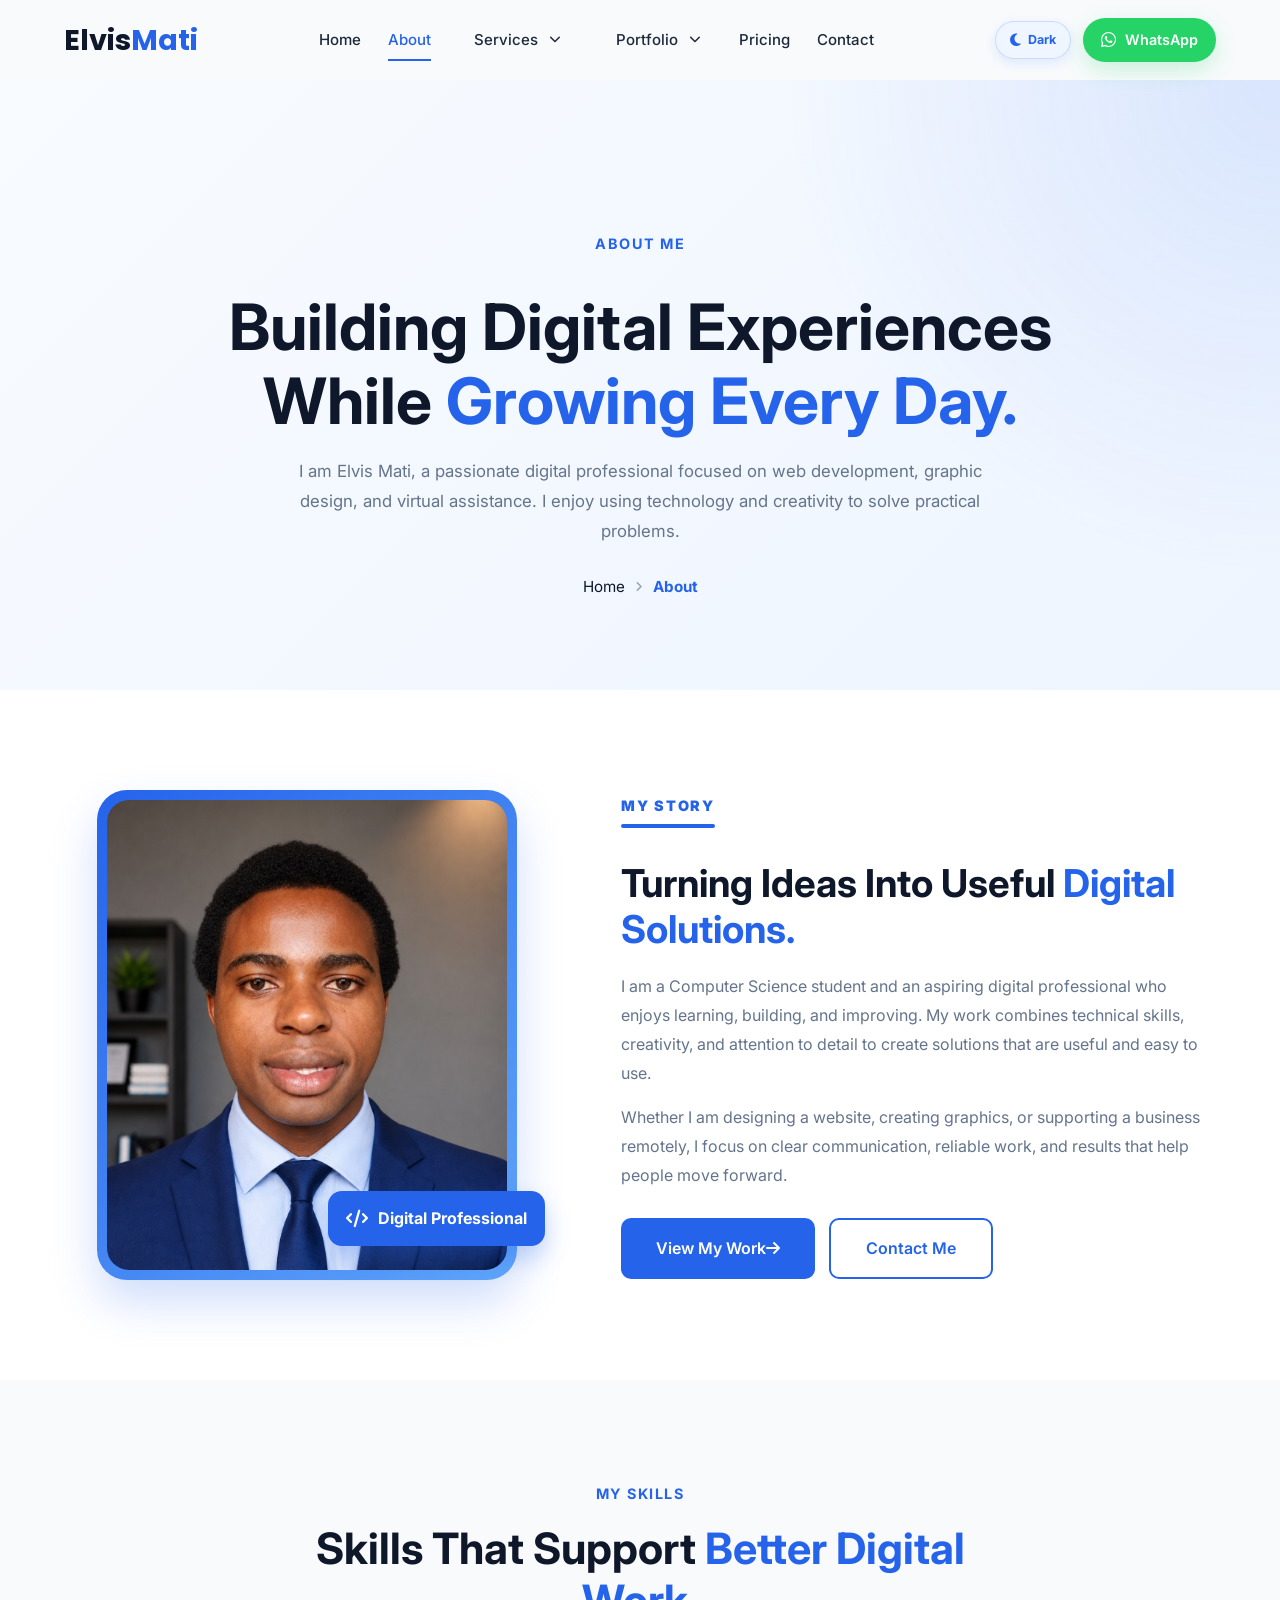
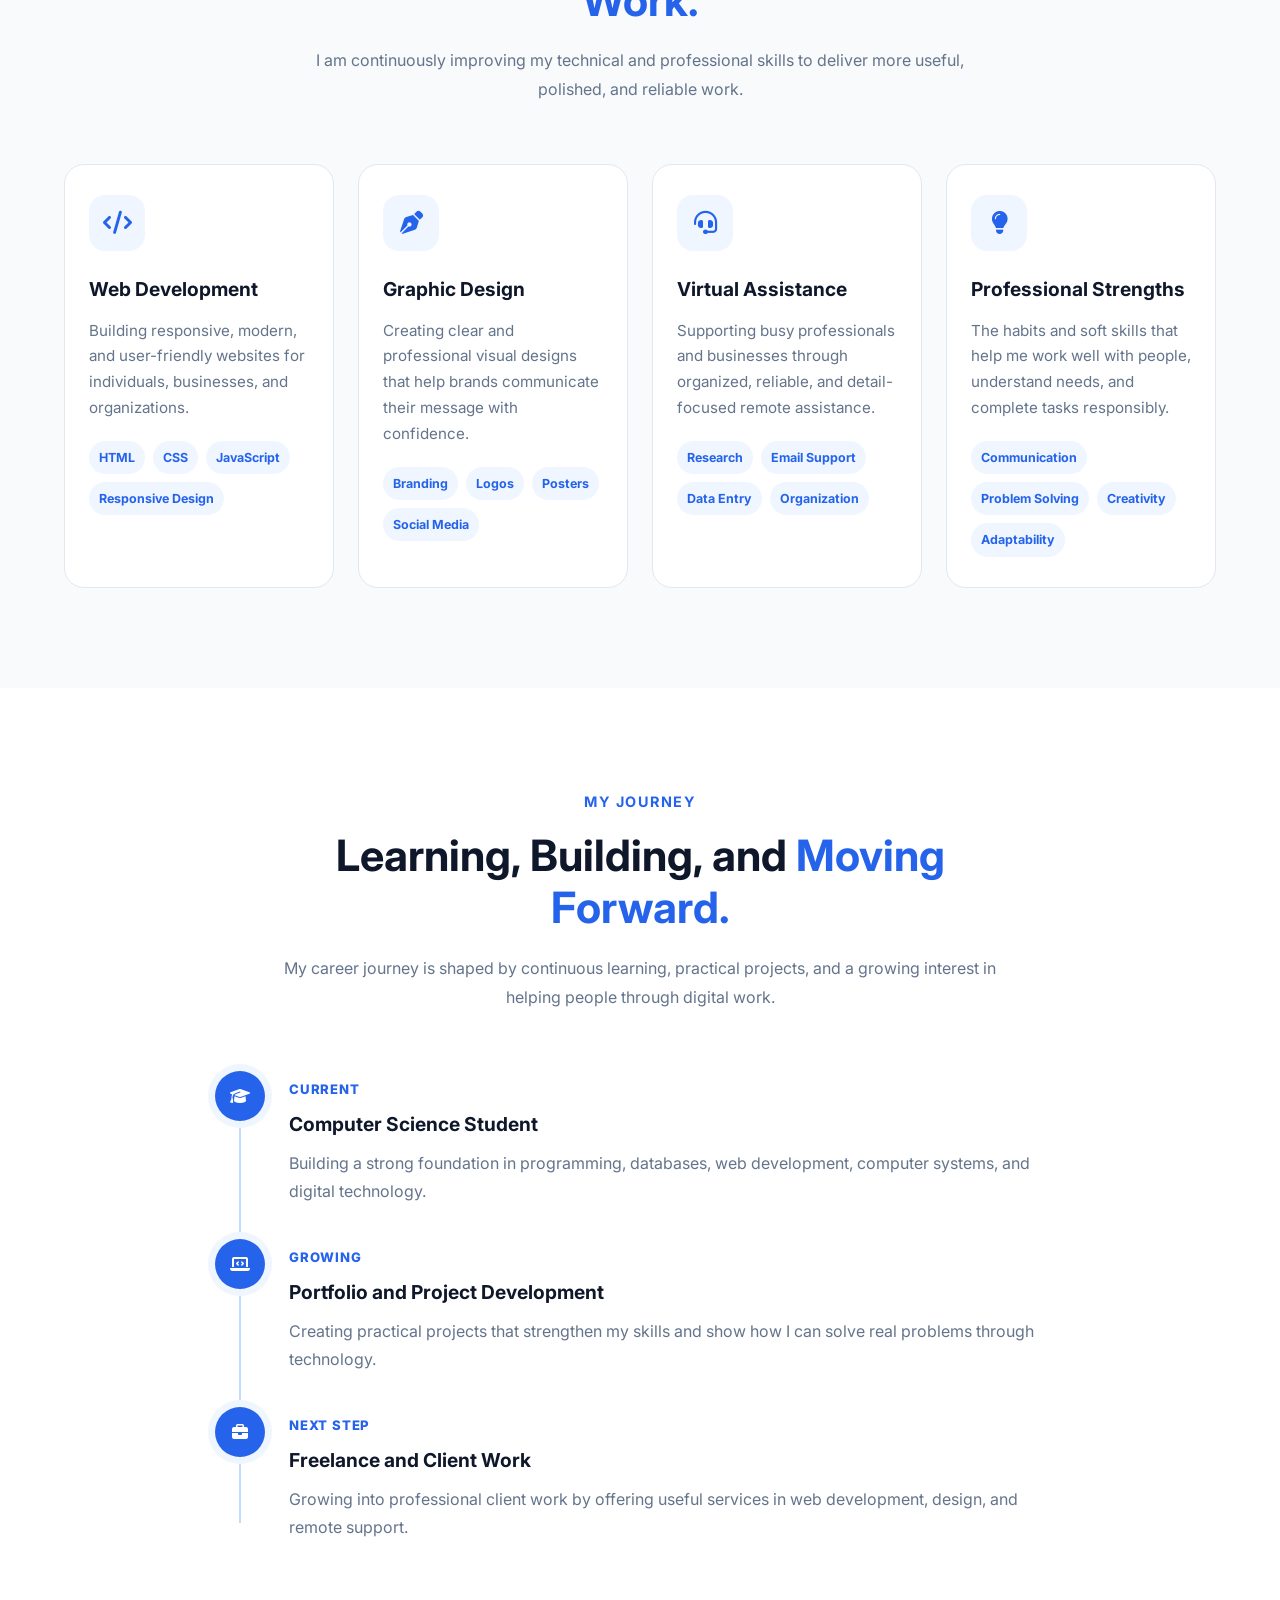
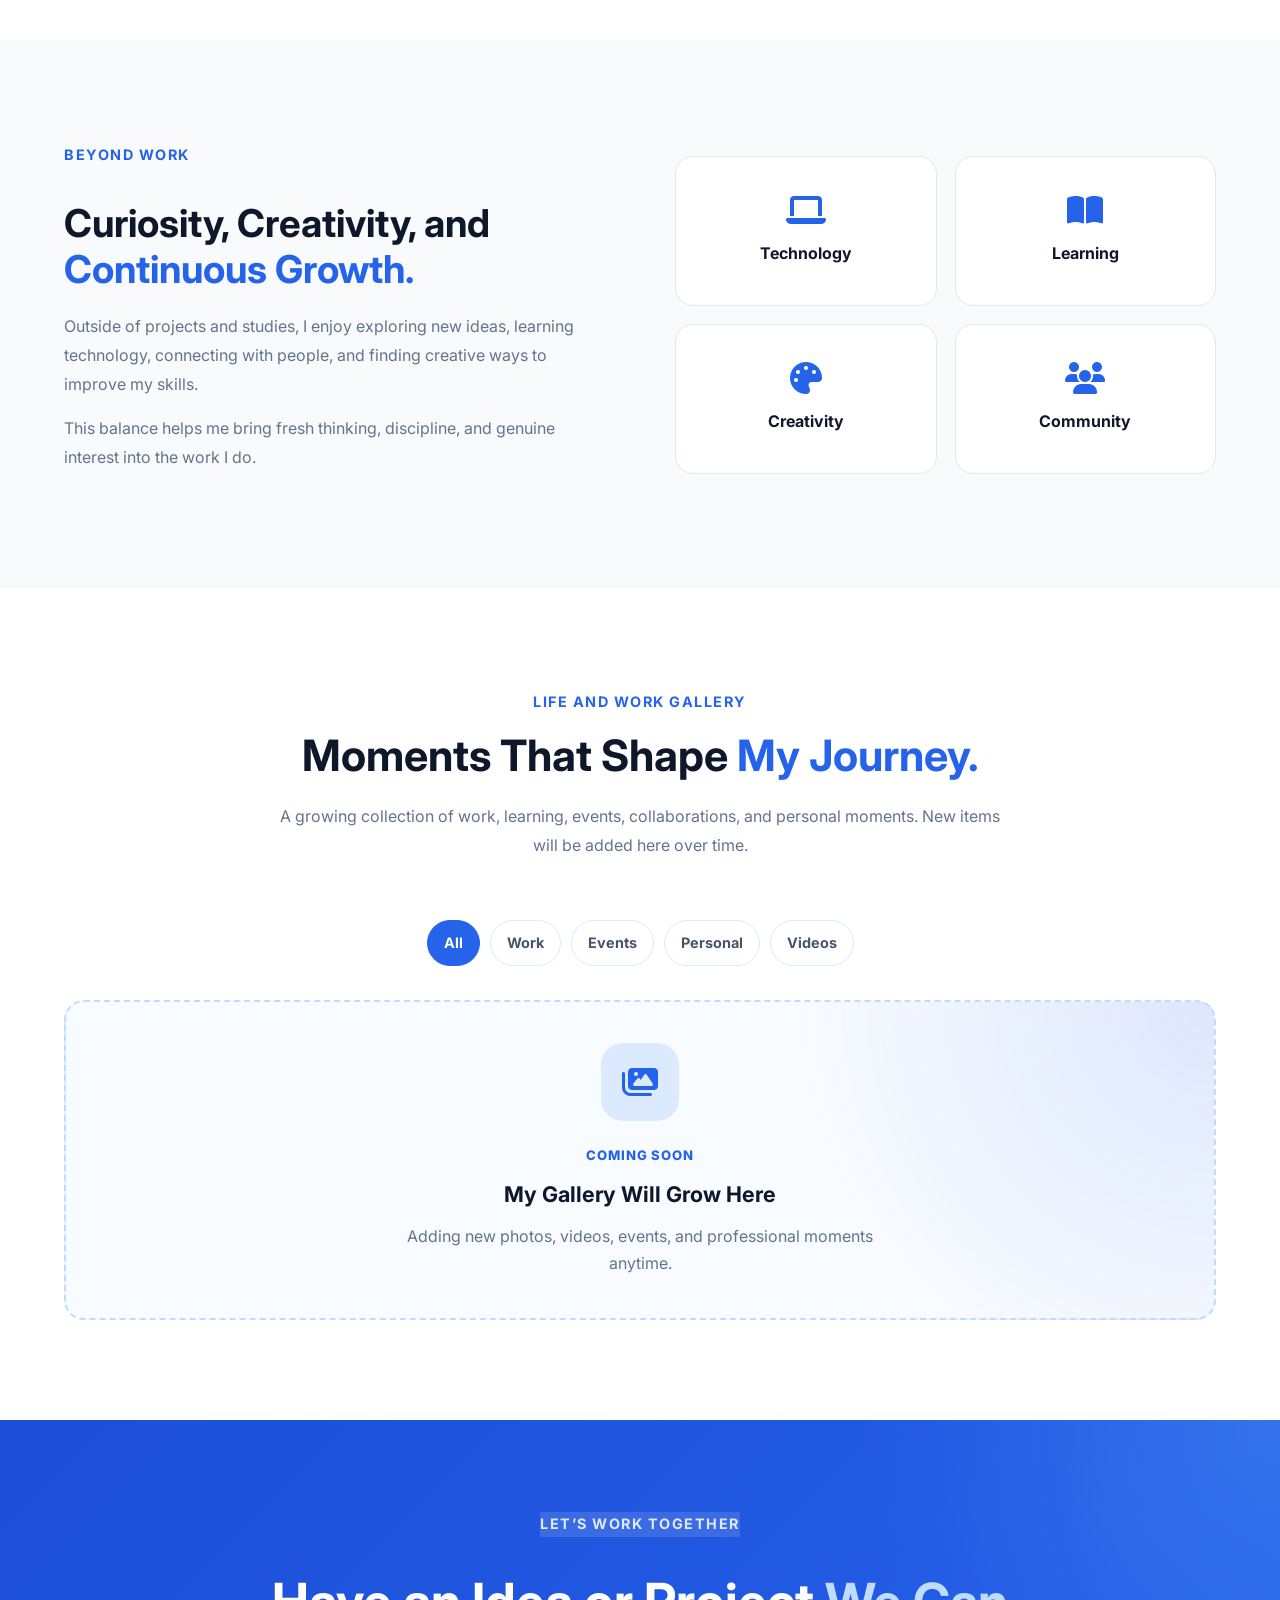
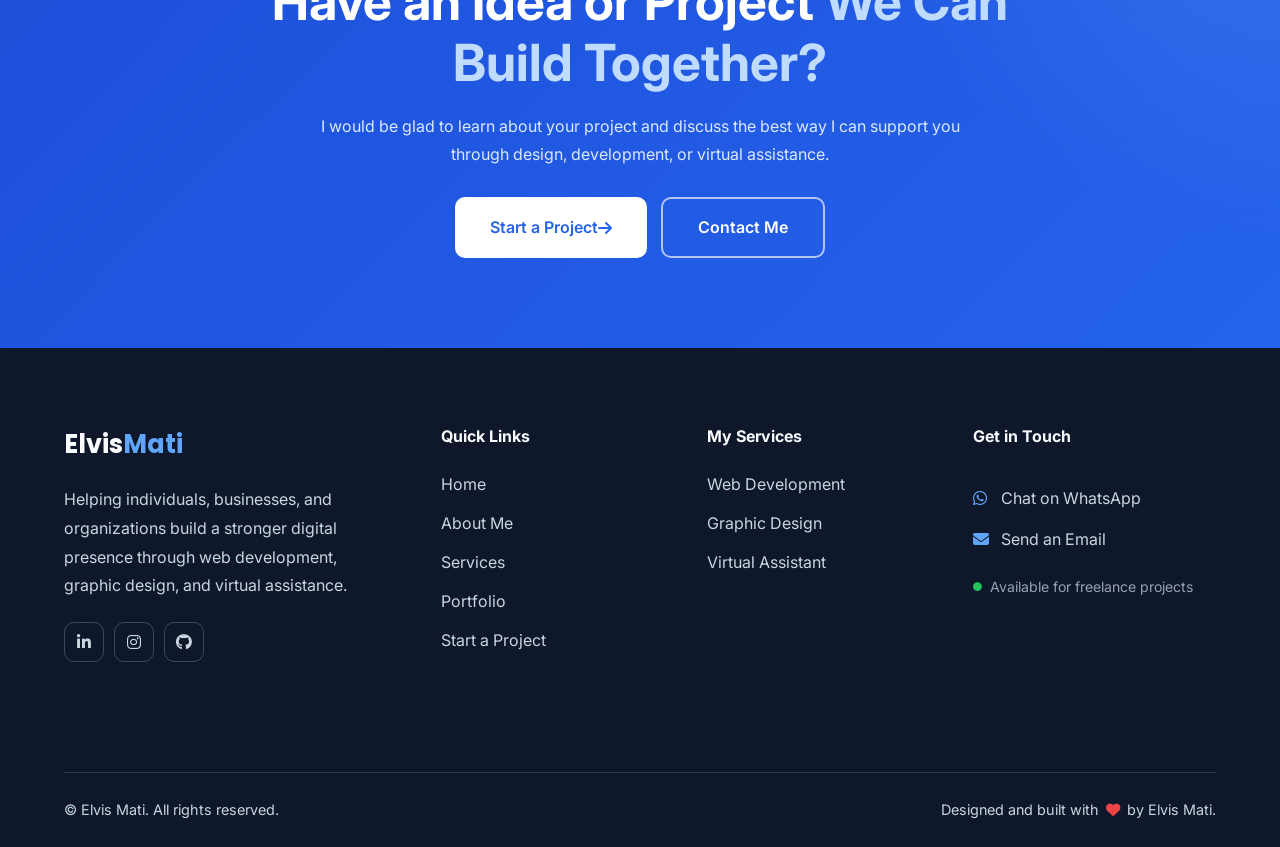
==== commit c92c1012: "Refine pricing packages and improve mobile navigation" ====
--- a/about.html
+++ b/about.html
@@ -43,28 +43,51 @@
                     <li><a href="index.html">Home</a></li>
                     <li><a href="about.html" class="active">About</a></li>
 
+                    
+                    <!--services dropdown-->
                     <li class="dropdown">
-                        <a href="services.html">
-                            Services <i class="fa-solid fa-chevron-down"></i>
-                        </a>
+
+                        <div class="dropdown-trigger">
+
+                            <a href="services.html" class="dropdown-link">
+                                Services
+                            </a>
+
+                            <button class="dropdown-toggle" type="button" aria-label="Toggle Services">
+                                <i class="fa-solid fa-chevron-down"></i>
+                            </button>
+
+                        </div>
 
                         <ul class="dropdown-menu">
                             <li><a href="web-development.html">Web Development</a></li>
                             <li><a href="graphic-design.html">Graphic Design</a></li>
                             <li><a href="virtual-assistant.html">Virtual Assistant</a></li>
                         </ul>
+
                     </li>
 
+                    <!--portfolio dropdown-->
                     <li class="dropdown">
-                        <a href="portfolio.html">
-                            Portfolio <i class="fa-solid fa-chevron-down"></i>
-                        </a>
+
+                        <div class="dropdown-trigger">
+
+                            <a href="portfolio.html" class="dropdown-link">
+                                Portfolio
+                            </a>
+
+                            <button class="dropdown-toggle" type="button" aria-label="Toggle Portfolio">
+                                <i class="fa-solid fa-chevron-down"></i>
+                            </button>
+
+                        </div>
 
                         <ul class="dropdown-menu">
-                            <li><a href="portfolio.html#web-projects">Web Projects</a></li>
-                            <li><a href="portfolio.html#graphic-projects">Graphic Designs</a></li>
-                            <li><a href="portfolio.html#va-projects">Virtual Assistant</a></li>
+                            <li><a href="web-development-portfolio.html">Web Development</a></li>
+                            <li><a href="graphic-design-portfolio.html">Graphic Design</a></li>
+                            <li><a href="virtual-assistant-portfolio.html">Virtual Assistant</a></li>
                         </ul>
+
                     </li>
 
                     <li><a href="pricing.html">Pricing</a></li>
--- a/css/navbar.css
+++ b/css/navbar.css
@@ -1,557 +1,889 @@
 /* ==================================================
    HEADER AND NAVIGATION
-   Shared navigation used across all website pages.
-================================================== */
+   Shared navigation across the entire website.
+================================================== */
+
 
 /* ==================================================
    HEADER
 ================================================== */
 
-.header {
-    position: fixed;
-    top: 0;
-    left: 0;
-    z-index: 1000;
-    width: 100%;
-    background-color: rgba(248, 250, 252, 0.92);
-    backdrop-filter: blur(12px);
-    transition: background-color 0.3s ease, box-shadow 0.3s ease;
-}
-
-.header.scrolled {
-    background-color: rgba(255, 255, 255, 0.96);
-    box-shadow: var(--shadow-sm);
-}
+.header{
+    position:fixed;
+    top:0;
+    left:0;
+    width:100%;
+    z-index:1000;
+
+    background:rgba(248,250,252,.92);
+    backdrop-filter:blur(12px);
+
+    transition:
+        background-color .3s ease,
+        box-shadow .3s ease;
+}
+
+.header.scrolled{
+    background:rgba(255,255,255,.96);
+    box-shadow:var(--shadow-sm);
+}
+
 
 /* ==================================================
    NAVBAR LAYOUT
 ================================================== */
 
-.navbar {
-    display: flex;
-    align-items: center;
-    justify-content: space-between;
-    min-height: 80px;
-}
-
-.logo {
-    color: var(--secondary-color);
-    font-family: var(--heading-font);
-    font-size: 1.8rem;
-    font-weight: 700;
-    transition: transform 0.3s ease;
-}
-
-.logo:hover {
-    transform: scale(1.05);
-}
-
-.logo span {
-    color: var(--primary-color);
-}
+.navbar{
+    display:flex;
+    align-items:center;
+    justify-content:space-between;
+
+    min-height:80px;
+}
+
+.logo{
+    font-family:var(--heading-font);
+    font-size:1.8rem;
+    font-weight:700;
+
+    color:var(--secondary-color);
+
+    transition:transform .3s ease;
+}
+
+.logo:hover{
+    transform:scale(1.05);
+}
+
+.logo span{
+    color:var(--primary-color);
+}
+
 
 /* ==================================================
    DESKTOP NAVIGATION
 ================================================== */
 
-.nav-links {
-    display: flex;
-    align-items: center;
-    gap: 1.7rem;
-    margin: 0;
-    padding: 0;
-}
-
-.nav-links li {
-    position: relative;
-}
-
-.nav-links a {
-    position: relative;
-    display: inline-flex;
-    align-items: center;
-    gap: 6px;
-    padding: 8px 0;
-    color: var(--text);
-    font-size: 0.94rem;
-    font-weight: 500;
-    transition: color 0.3s ease;
-}
-
-.nav-links a::after {
-    position: absolute;
-    bottom: 0;
-    left: 0;
-    width: 0;
-    height: 2px;
-    background-color: var(--primary-color);
-    content: "";
-    transition: width 0.3s ease;
+.nav-links{
+    display:flex;
+    align-items:center;
+    gap:1.7rem;
+
+    margin:0;
+    padding:0;
+}
+
+.nav-links li{
+    position:relative;
+    list-style:none;
+}
+
+/* ==========================================
+   Regular Navigation Links
+========================================== */
+
+.nav-links a{
+    position:relative;
+
+    display:inline-flex;
+    align-items:center;
+    gap:6px;
+
+    padding:8px 0;
+
+    color:var(--text);
+
+    font-size:.94rem;
+    font-weight:500;
+
+    transition:color .3s ease;
+}
+
+.nav-links a::after{
+    content:"";
+
+    position:absolute;
+    left:0;
+    bottom:0;
+
+    width:0;
+    height:2px;
+
+    background:var(--primary-color);
+
+    transition:width .3s ease;
 }
 
 .nav-links a:hover,
-.nav-links a.active {
-    color: var(--primary-color);
+.nav-links a.active{
+    color:var(--primary-color);
 }
 
 .nav-links a:hover::after,
-.nav-links a.active::after {
-    width: 100%;
-}
-
-.nav-links a i {
-    font-size: 0.72rem;
-    transition: transform 0.3s ease;
-}
-
-.dropdown:hover > a i,
-.dropdown.active > a i {
-    transform: rotate(180deg);
-}
-
-/* ==================================================
-   DROPDOWN MENU
-================================================== */
-
-.dropdown-menu {
-    position: absolute;
-    top: calc(100% + 14px);
-    left: -18px;
-    z-index: 1001;
-    width: 235px;
-    padding: 8px;
-    overflow: hidden;
-    border: 1px solid rgba(15, 23, 42, 0.08);
-    border-radius: 12px;
-    background-color: var(--white);
-    box-shadow: var(--shadow-md);
-    opacity: 0;
-    visibility: hidden;
-    transform: translateY(12px);
-    transition: opacity 0.25s ease, transform 0.25s ease, visibility 0.25s ease;
+.nav-links a.active::after{
+    width:100%;
+}
+
+
+/* ==================================================
+   SPLIT DROPDOWN TRIGGER
+================================================== */
+
+/* ==========================================
+   Split Dropdown
+========================================== */
+
+.dropdown-trigger{
+    display:flex;
+    align-items:center;
+    width:100%;
+}
+
+.dropdown-link{
+
+    display:flex;
+    align-items:center;
+
+    flex:1;
+
+    padding:15px 20px 15px 20px;
+
+    color:var(--text);
+
+    font-size:1rem;
+
+    text-decoration:none;
+
+    margin-left: 16px;
+}
+
+.dropdown-toggle{
+
+    display:flex;
+    align-items:center;
+    justify-content:center;
+
+    width:34px;
+    height:34px;
+
+    border:none;
+    background:transparent;
+
+    cursor:pointer;
+
+    color:var(--text);
+
+    transition:.3s;
+}
+
+.dropdown-toggle i{
+    font-size:.72rem;
+    transition:.3s;
+}
+
+.dropdown.active .dropdown-toggle i,
+.dropdown:hover .dropdown-toggle i{
+    transform:rotate(180deg);
+}
+
+.dropdown-toggle:hover{
+    color:var(--primary-color);
+}
+
+/* ==================================================
+   DESKTOP DROPDOWN MENU
+================================================== */
+
+.dropdown-menu{
+    position:absolute;
+
+    top:calc(100% + 14px);
+    left:-18px;
+
+    z-index:1001;
+
+    width:235px;
+
+    padding:8px;
+
+    overflow:hidden;
+
+    border:1px solid rgba(15,23,42,.08);
+    border-radius:12px;
+
+    background:var(--white);
+
+    box-shadow:var(--shadow-md);
+
+    opacity:0;
+    visibility:hidden;
+
+    transform:translateY(12px);
+
+    transition:
+        opacity .25s ease,
+        transform .25s ease,
+        visibility .25s ease;
 }
 
 .dropdown:hover .dropdown-menu,
-.dropdown.active .dropdown-menu {
-    opacity: 1;
-    visibility: visible;
-    transform: translateY(0);
-}
-
-.dropdown-menu li {
-    border-bottom: 1px solid var(--border);
-}
-
-.dropdown-menu li:last-child {
-    border-bottom: none;
-}
-
-.dropdown-menu a {
-    display: block;
-    padding: 11px 12px;
-    border-radius: 8px;
-    color: var(--text);
-}
-
-.dropdown-menu a::after {
-    display: none;
-}
-
-.dropdown-menu a:hover {
-    background-color: #eff6ff;
-    color: var(--primary-color);
-}
+.dropdown.active .dropdown-menu{
+    opacity:1;
+    visibility:visible;
+    transform:translateY(0);
+}
+
+.dropdown-menu li{
+    border-bottom:1px solid var(--border);
+}
+
+.dropdown-menu li:last-child{
+    border-bottom:none;
+}
+
+.dropdown-menu a{
+    display:block;
+
+    padding:11px 12px;
+
+    border-radius:8px;
+
+    color:var(--text);
+}
+
+.dropdown-menu a::after{
+    display:none;
+}
+
+.dropdown-menu a:hover{
+    background:#eff6ff;
+    color:var(--primary-color);
+}
+
 
 /* ==================================================
    NAVBAR ACTIONS
 ================================================== */
 
-.nav-actions {
-    display: flex;
-    align-items: center;
-    gap: 12px;
+.nav-actions{
+    display:flex;
+    align-items:center;
+    gap:12px;
 }
 
 /* ==================================================
    THEME BUTTON
-   A compact pill button. The .theme-flip class is
-   added temporarily by theme.js during theme changes.
-================================================== */
-
-.theme-btn {
-    display: inline-flex;
-    align-items: center;
-    justify-content: center;
-    gap: 7px;
-    min-width: 76px;
-    min-height: 38px;
-    padding: 9px 13px;
-    border: 1px solid rgba(37, 99, 235, 0.18);
-    border-radius: 999px;
-    background-color: #eff6ff;
-    color: var(--primary-color);
-    box-shadow: 0 4px 12px rgba(37, 99, 235, 0.12);
-    font-size: 0.82rem;
-    font-weight: 700;
-    line-height: 1;
-    transition: background-color 0.3s ease, color 0.3s ease, border-color 0.3s ease,
-        box-shadow 0.3s ease, transform 0.3s ease;
-}
-
-.theme-btn:hover {
-    border-color: rgba(37, 99, 235, 0.38);
-    background-color: var(--primary-color);
-    color: var(--white);
-    box-shadow: 0 7px 16px rgba(37, 99, 235, 0.22);
-    transform: translateY(-2px);
-}
-
-.theme-btn i {
-    font-size: 0.9rem;
-}
-
-.theme-btn-text {
-    font-size: 0.78rem;
-    font-weight: 700;
-}
-
-/* Flip animation applied by JavaScript */
-.theme-btn.theme-flip {
-    animation: themeButtonFlip 0.45s ease;
-}
-
-@keyframes themeButtonFlip {
-    0% {
-        transform: rotateY(0);
-    }
-
-    50% {
-        transform: rotateY(90deg);
-    }
-
-    100% {
-        transform: rotateY(180deg);
-    }
-}
+================================================== */
+
+.theme-btn{
+    display:inline-flex;
+    align-items:center;
+    justify-content:center;
+    gap:7px;
+
+    min-width:76px;
+    min-height:38px;
+
+    padding:9px 13px;
+
+    border:1px solid rgba(37,99,235,.18);
+    border-radius:999px;
+
+    background:#eff6ff;
+    color:var(--primary-color);
+
+    box-shadow:0 4px 12px rgba(37,99,235,.12);
+
+    font-size:.82rem;
+    font-weight:700;
+    line-height:1;
+
+    cursor:pointer;
+
+    transition:
+        background-color .3s ease,
+        color .3s ease,
+        border-color .3s ease,
+        box-shadow .3s ease,
+        transform .3s ease;
+}
+
+.theme-btn:hover{
+    border-color:rgba(37,99,235,.38);
+    background:var(--primary-color);
+    color:#fff;
+
+    box-shadow:0 7px 16px rgba(37,99,235,.22);
+
+    transform:translateY(-2px);
+}
+
+.theme-btn i{
+    font-size:.9rem;
+}
+
+.theme-btn-text{
+    font-size:.78rem;
+    font-weight:700;
+}
+
+/* Flip animation */
+
+.theme-btn.theme-flip{
+    animation:themeButtonFlip .45s ease;
+}
+
+@keyframes themeButtonFlip{
+
+    0%{
+        transform:rotateY(0);
+    }
+
+    50%{
+        transform:rotateY(90deg);
+    }
+
+    100%{
+        transform:rotateY(180deg);
+    }
+
+}
+
 
 /* ==================================================
    WHATSAPP BUTTON
 ================================================== */
 
-.whatsapp-btn {
-    display: inline-flex;
-    align-items: center;
-    gap: 9px;
-    padding: 10px 18px;
-    border-radius: 999px;
-    background-color: #25d366;
-    color: var(--white);
-    box-shadow: 0 8px 22px rgba(37, 211, 102, 0.22);
-    font-size: 0.9rem;
-    font-weight: 600;
-    transition: transform 0.3s ease, box-shadow 0.3s ease;
-}
-
-.whatsapp-btn:hover {
-    transform: translateY(-3px);
-    box-shadow: 0 12px 28px rgba(37, 211, 102, 0.32);
-}
-
-.whatsapp-btn i {
-    font-size: 1.1rem;
-}
-
-/* ==================================================
-   HAMBURGER BUTTON
-================================================== */
-
-.hamburger {
-    display: none;
-    flex-direction: column;
-    gap: 5px;
-    padding: 8px 0 8px 8px;
-    cursor: pointer;
-}
-
-.hamburger span {
-    display: block;
-    width: 27px;
-    height: 3px;
-    border-radius: 999px;
-    background-color: var(--secondary-color);
-    transition: transform 0.3s ease, opacity 0.3s ease, background-color 0.3s ease;
-}
-
-/* ==================================================
-   DARK THEME NAVIGATION
-================================================== */
-
-body.dark-theme .header {
-    background-color: rgba(15, 23, 42, 0.94);
-}
-
-body.dark-theme .header.scrolled {
-    background-color: rgba(15, 23, 42, 0.98);
+.whatsapp-btn{
+    display:inline-flex;
+    align-items:center;
+    gap:9px;
+
+    padding:10px 18px;
+
+    border-radius:999px;
+
+    background:#25d366;
+    color:#fff;
+
+    box-shadow:0 8px 22px rgba(37,211,102,.22);
+
+    font-size:.9rem;
+    font-weight:600;
+
+    transition:
+        transform .3s ease,
+        box-shadow .3s ease;
+}
+
+.whatsapp-btn:hover{
+    transform:translateY(-3px);
+
+    box-shadow:0 12px 28px rgba(37,211,102,.32);
+}
+
+.whatsapp-btn i{
+    font-size:1.08rem;
+}
+
+
+/* ==================================================
+   HAMBURGER
+================================================== */
+
+.hamburger{
+    display:none;
+
+    flex-direction:column;
+    gap:5px;
+
+    padding:8px 0 8px 8px;
+
+    cursor:pointer;
+}
+
+.hamburger span{
+    display:block;
+
+    width:27px;
+    height:3px;
+
+    border-radius:999px;
+
+    background:var(--secondary-color);
+
+    transition:
+        transform .3s ease,
+        opacity .3s ease,
+        background-color .3s ease;
+}
+
+
+/* ==================================================
+   DARK MODE
+================================================== */
+
+body.dark-theme .header{
+    background:rgba(15,23,42,.94);
+}
+
+body.dark-theme .header.scrolled{
+    background:rgba(15,23,42,.98);
 }
 
 body.dark-theme .logo,
-body.dark-theme .nav-links a {
-    color: #f8fafc;
+body.dark-theme .nav-links a{
+    color:#f8fafc;
+}
+
+body.dark-theme .dropdown-link{
+    color:#f8fafc;
 }
 
 body.dark-theme .nav-links a:hover,
-body.dark-theme .nav-links a.active {
-    color: #60a5fa;
-}
-
-body.dark-theme .dropdown-menu {
-    border-color: rgba(148, 163, 184, 0.2);
-    background-color: #1e293b;
-}
-
-body.dark-theme .dropdown-menu li {
-    border-color: rgba(148, 163, 184, 0.16);
-}
-
-body.dark-theme .dropdown-menu a {
-    color: #e2e8f0;
-}
-
-body.dark-theme .dropdown-menu a:hover {
-    background-color: #334155;
-    color: #ffffff;
-}
-
-body.dark-theme .theme-btn {
-    border-color: rgba(96, 165, 250, 0.32);
-    background-color: rgba(96, 165, 250, 0.14);
-    color: #bfdbfe;
-}
-
-body.dark-theme .theme-btn:hover {
-    border-color: #60a5fa;
-    background-color: #60a5fa;
-    color: #0f172a;
-}
-
-body.dark-theme .hamburger span {
-    background-color: #f8fafc;
+body.dark-theme .nav-links a.active{
+    color:#60a5fa;
+}
+
+body.dark-theme .dropdown-menu{
+    border-color:rgba(148,163,184,.2);
+    background:#1e293b;
+}
+
+body.dark-theme .dropdown-menu li{
+    border-color:rgba(148,163,184,.16);
+}
+
+body.dark-theme .dropdown-menu a{
+    color:#e2e8f0;
+}
+
+body.dark-theme .dropdown-menu a:hover{
+    background:#334155;
+    color:#fff;
+}
+
+body.dark-theme .dropdown-toggle{
+    color:#f8fafc;
+}
+
+body.dark-theme .theme-btn{
+    border-color:rgba(96,165,250,.32);
+    background:rgba(96,165,250,.14);
+    color:#bfdbfe;
+}
+
+body.dark-theme .theme-btn:hover{
+    border-color:#60a5fa;
+    background:#60a5fa;
+    color:#0f172a;
+}
+
+body.dark-theme .hamburger span{
+    background:#f8fafc;
 }
 
 /* ==================================================
    MOBILE NAVIGATION
 ================================================== */
 
-.mobile-theme-item {
-    display: none;
-}
-
-@media (max-width: 768px) {
-    .navbar {
-        min-height: 72px;
-    }
-
-    .nav-actions {
-        display: none;
-    }
-
-    .hamburger {
-        display: flex;
-    }
-
-    .nav-links {
-        position: fixed;
-        top: 72px;
-        left: -100%;
-        z-index: 999;
-        display: flex;
-        flex-direction: column;
-        align-items: stretch;
-        gap: 0;
-        width: 100%;
-        height: calc(100vh - 72px);
-        padding: 24px 5%;
-        overflow-y: auto;
-        background-color: var(--white);
-        box-shadow: 0 12px 24px rgba(15, 23, 42, 0.08);
-        transition: left 0.35s ease, background-color 0.3s ease;
-    }
-
-    .nav-links.active {
-        left: 0;
-    }
-
-    .nav-links > li {
-        width: 100%;
-        border-bottom: 1px solid var(--border);
-    }
-
-    .nav-links > li:last-child {
-        border-bottom: none;
-    }
-
-    .nav-links > li > a {
-    display: flex;
-    align-items: center;
-    justify-content: space-between;
-    width: 100%;
-    padding: 15px 20px;
-    font-size: 1rem;
-    }
-
-    .nav-links a::after {
-        display: none;
-    }
-
-    .dropdown-menu {
-        position: static;
-        display: none;
-        width: 100%;
-        margin: 0 0 12px;
-        padding: 0 0 0 14px;
-        border: none;
-        border-radius: 0;
-        background: transparent;
-        box-shadow: none;
-        opacity: 1;
-        visibility: visible;
-        transform: none;
-    }
-
-    .dropdown.active .dropdown-menu {
-        display: block;
-    }
-
-    .dropdown-menu li {
-        border-bottom: none;
-    }
-
-    .dropdown-menu a {
-        padding: 10px 4px;
-        color: var(--text-light);
-        font-size: 0.92rem;
-    }
-
-    .dropdown-menu a:hover {
-        background: transparent;
-    }
-
-    .mobile-theme-item {
-    display: flex;
-    align-items: center;
-    padding: 18px 12px 8px;
-    }
-
-    .mobile-theme-btn {
-        min-width: 76px;
-        min-height: 38px;
-        padding: 9px 13px;
-        border-radius: 10px;
-    }
-
-    body.dark-theme .nav-links {
-        background-color: #0f172a;
-        box-shadow: 0 12px 24px rgba(0, 0, 0, 0.25);
-    }
-
-    body.dark-theme .nav-links > li {
-        border-color: rgba(148, 163, 184, 0.18);
-    }
-
-    body.dark-theme .dropdown-menu a {
-        color: #cbd5e1;
-    }
-
-    body.dark-theme .dropdown-menu a:hover {
-        background: transparent;
-        color: #60a5fa;
-    }
-}
-
-@media (max-width: 480px) {
-    .logo {
-        font-size: 1.55rem;
-    }
-
-    .whatsapp-btn {
-        padding: 10px 14px;
-    }
-}
-
-/* Final mobile theme button shape override */
-@media (max-width: 768px) {
-    .nav-links .mobile-theme-btn {
-        width: auto;
-        min-width: 76px;
-        min-height: 38px;
-        padding: 9px 13px;
-        border-radius: 20px !important;
-    }
-}
+.mobile-theme-item{
+    display:none;
+}
+
+@media (max-width:768px){
+
+    .navbar{
+        min-height:72px;
+    }
+
+    .nav-actions{
+        display:none;
+    }
+
+    .hamburger{
+        display:flex;
+    }
+
+    /* ===============================
+       Mobile Menu Container
+    =============================== */
+
+    .nav-links{
+
+        position:fixed;
+
+        top:72px;
+        left:-100%;
+
+        z-index:999;
+
+        display:flex;
+        flex-direction:column;
+        align-items:stretch;
+
+        gap:0;
+
+        width:100%;
+        height:calc(100vh - 72px);
+
+        padding:24px 5%;
+
+        overflow-y:auto;
+
+        background:var(--white);
+
+        box-shadow:0 12px 24px rgba(15,23,42,.08);
+
+        transition:
+            left .35s ease,
+            background-color .3s ease;
+    }
+
+    .nav-links.active{
+        left:0;
+    }
+
+    body.dark-theme .nav-links{
+        background:#0f172a;
+        box-shadow:0 12px 24px rgba(0,0,0,.28);
+    }
+
+    /* ===============================
+       Menu Items
+    =============================== */
+
+    .nav-links > li{
+
+        width:100%;
+
+        border-bottom:1px solid var(--border);
+    }
+
+    body.dark-theme .nav-links > li{
+
+        border-color:rgba(148,163,184,.18);
+    }
+
+    .nav-links > li:last-child{
+        border-bottom:none;
+    }
+
+    /* ===============================
+       Regular Links
+    =============================== */
+
+    .nav-links > li > a{
+
+        display:flex;
+        align-items:center;
+
+        width:100%;
+
+        padding:15px 20px;
+
+        font-size:1rem;
+    }
+
+    .nav-links a::after{
+        display:none;
+    }
+
+    /* ===============================
+       Split Dropdown
+    =============================== */
+
+    .dropdown-trigger{
+
+        display:flex;
+        align-items:center;
+        justify-content:space-between;
+
+        width:100%;
+    }
+
+    .dropdown-link{
+
+        flex:1;
+
+        padding:15px 20px;
+
+        color:var(--text);
+
+        font-size:1rem;
+
+        text-decoration:none;
+    }
+
+    body.dark-theme .dropdown-link{
+
+        color:#f8fafc;
+    }
+
+    .dropdown-link::after{
+        display:none;
+    }
+
+    .dropdown-toggle{
+
+        display:flex;
+
+        align-items:center;
+        justify-content:center;
+
+        flex-shrink:0;
+
+        width:52px;
+        height:52px;
+
+        border:none;
+        outline:none;
+
+        background:none;
+
+        cursor:pointer;
+
+        color:var(--text);
+
+        transition:color .3s ease;
+    }
+
+    body.dark-theme .dropdown-toggle{
+
+        color:#f8fafc;
+    }
+
+    .dropdown-toggle:hover{
+
+        color:var(--primary-color);
+    }
+
+    .dropdown-toggle i{
+
+        font-size:.9rem;
+
+        transition:transform .3s ease;
+    }
+
+    .dropdown.active .dropdown-toggle i{
+
+        transform:rotate(180deg);
+    }
+
+    /* ===============================
+       Mobile Dropdown Menu
+    =============================== */
+
+    .dropdown-menu{
+
+        position:static;
+
+        display:none;
+
+        width:100%;
+
+        margin:0 0 12px;
+
+        padding:0 0 0 18px;
+
+        border:none;
+        border-radius:0;
+
+        background:transparent;
+
+        box-shadow:none;
+
+        opacity:1;
+        visibility:visible;
+
+        transform:none;
+    }
+
+    .dropdown.active .dropdown-menu{
+
+        display:block;
+    }
+
+    .dropdown-menu li{
+
+        border-bottom:none;
+    }
+
+    .dropdown-menu a{
+
+        display:block;
+
+        padding:10px 4px;
+
+        color:var(--text-light);
+
+        font-size:.92rem;
+    }
+
+    body.dark-theme .dropdown-menu a{
+
+        color:#cbd5e1;
+    }
+
+    .dropdown-menu a:hover{
+
+        background:transparent;
+
+        color:var(--primary-color);
+    }
+
+    body.dark-theme .dropdown-menu a:hover{
+
+        color:#60a5fa;
+    }
+
+        /* ===============================
+       Mobile Theme Button
+    =============================== */
+
+    .mobile-theme-item{
+
+        display:flex;
+
+        align-items:center;
+
+        padding:18px 12px 8px;
+    }
+
+    .mobile-theme-btn{
+
+        min-width:76px;
+        min-height:38px;
+
+        padding:9px 13px;
+
+        border-radius:20px;
+    }
+
+    .dropdown-toggle{
+
+    width:50px;
+    height:50px;
+
+    display:flex;
+    align-items:center;
+    justify-content:center;
+
+    flex-shrink:0;
+
+    border:none;
+    background:none;
+
+    cursor:pointer;
+    }
+
+} /* END OF 768px MEDIA QUERY */
 
 
 /* ==================================================
    MOBILE WHATSAPP BUTTON
-   Compact contact shortcut beside the hamburger.
-================================================== */
-
-.mobile-whatsapp-btn {
-    display: none;
-    align-items: center;
-    justify-content: center;
-    width: 42px;
-    height: 42px;
-    border-radius: 999px;
-    background-color: #25d366;
-    color: #ffffff;
-    font-size: 1.35rem;
-    text-decoration: none;
-    box-shadow: 0 8px 18px rgba(37, 211, 102, 0.28);
-    transition: transform 0.3s ease, box-shadow 0.3s ease,
-        background-color 0.3s ease;
-}
-
-/* Small interaction animation */
-.mobile-whatsapp-btn:hover {
-    color: #ffffff;
-    background-color: #1ebe5d;
-    transform: translateY(-3px) scale(1.04);
-    box-shadow: 0 12px 22px rgba(37, 211, 102, 0.38);
-}
-
-.mobile-whatsapp-btn:active {
-    transform: translateY(0) scale(0.96);
-}
-
-/* Keyboard accessibility */
-.mobile-whatsapp-btn:focus-visible {
-    outline: 3px solid rgba(37, 211, 102, 0.35);
-    outline-offset: 3px;
-}
-
-/* ==================================================
-   MOBILE NAVBAR POSITIONING
-================================================== */
-
-@media (max-width: 768px) {
-    .mobile-whatsapp-btn {
-        display: inline-flex;
-        margin-left: auto;
-        margin-right: 12px;
-    }
-
-    /* Keeps the WhatsApp button directly beside hamburger */
-    .hamburger {
-        margin-left: 0;
-    }
-}
-
-/* Slightly smaller on narrow phones */
-@media (max-width: 380px) {
-    .mobile-whatsapp-btn {
-        width: 38px;
-        height: 38px;
-        margin-right: 10px;
-        font-size: 1.2rem;
-    }
-}+================================================== */
+
+.mobile-whatsapp-btn{
+
+    display:none;
+
+    align-items:center;
+    justify-content:center;
+
+    width:42px;
+    height:42px;
+
+    border-radius:999px;
+
+    background:#25d366;
+
+    color:#fff;
+
+    font-size:1.35rem;
+
+    text-decoration:none;
+
+    box-shadow:0 8px 18px rgba(37,211,102,.28);
+
+    transition:
+        transform .3s ease,
+        box-shadow .3s ease,
+        background-color .3s ease;
+}
+
+.mobile-whatsapp-btn:hover{
+
+    background:#1ebe5d;
+
+    color:#fff;
+
+    transform:translateY(-3px) scale(1.04);
+
+    box-shadow:0 12px 22px rgba(37,211,102,.38);
+}
+
+.mobile-whatsapp-btn:active{
+
+    transform:translateY(0) scale(.96);
+}
+
+.mobile-whatsapp-btn:focus-visible{
+
+    outline:3px solid rgba(37,211,102,.35);
+
+    outline-offset:3px;
+}
+
+
+/* ==================================================
+   MOBILE LAYOUT
+================================================== */
+
+@media (max-width:768px){
+
+    .mobile-whatsapp-btn{
+
+        display:inline-flex;
+
+        margin-left:auto;
+        margin-right:12px;
+    }
+
+    .hamburger{
+
+        margin-left:0;
+    }
+}
+
+
+/* ==================================================
+   SMALL PHONES
+================================================== */
+
+@media (max-width:480px){
+
+    .logo{
+
+        font-size:1.55rem;
+    }
+
+    .whatsapp-btn{
+
+        padding:10px 14px;
+    }
+}
+
+
+@media (max-width:380px){
+
+    .mobile-whatsapp-btn{
+
+        width:38px;
+        height:38px;
+
+        margin-right:10px;
+
+        font-size:1.2rem;
+    }
+}
--- a/css/responsive.css
+++ b/css/responsive.css
@@ -191,4 +191,262 @@
     .mobile-theme-item {
         display: none;
     }
+}
+
+
+/* ==================================================
+   PRICING PAGE — MOBILE FIXES
+   Put this at the very bottom of responsive.css
+================================================== */
+
+@media (max-width: 768px) {
+
+    /* ------------------------------
+       BUTTON SPACING
+    ------------------------------ */
+
+    .pricing-payment-content .btn,
+    .pricing-cta-actions .btn {
+        display: inline-flex !important;
+        align-items: center !important;
+        justify-content: center !important;
+        gap: 12px !important;
+    }
+
+    .pricing-payment-content .btn i,
+    .pricing-cta-actions .btn i {
+        margin: 0 !important;
+    }
+
+    .pricing-cta-actions {
+        display: flex !important;
+        flex-direction: column;
+        align-items: center;
+        gap: 16px !important;
+    }
+
+    .pricing-cta-actions .btn {
+        width: 100%;
+        max-width: 300px;
+    }
+
+
+    /* ------------------------------
+       PRICING HERO CARD
+    ------------------------------ */
+
+    .pricing-hero-visual {
+        width: 100%;
+        margin-top: 32px;
+        padding: 0 4px;
+    }
+
+    .pricing-visual-card {
+        width: 100%;
+        padding: 22px 18px;
+        background: #162a57 !important;
+        border: 1px solid rgba(74, 132, 255, 0.65) !important;
+        border-radius: 20px;
+        box-shadow: 0 18px 40px rgba(0, 0, 0, 0.32);
+    }
+
+    .pricing-visual-top {
+        padding-bottom: 16px;
+        margin-bottom: 18px;
+        border-bottom: 1px solid rgba(255, 255, 255, 0.14);
+    }
+
+    .pricing-visual-top > span:first-child,
+    .pricing-visual-title strong,
+    .pricing-visual-service h3 {
+        color: #ffffff !important;
+    }
+
+    .pricing-visual-title > span,
+    .pricing-visual-service p {
+        color: #b9ccff !important;
+    }
+
+    .pricing-visual-status {
+        background: rgba(47, 104, 235, 0.3) !important;
+        color: #dce8ff !important;
+    }
+
+    .pricing-visual-services {
+        gap: 12px;
+    }
+
+    .pricing-visual-service {
+        padding: 14px;
+        background: rgba(255, 255, 255, 0.09) !important;
+        border: 1px solid rgba(255, 255, 255, 0.13) !important;
+        border-radius: 14px;
+    }
+
+    .pricing-visual-icon {
+        background: rgba(47, 104, 235, 0.38) !important;
+        color: #79a7ff !important;
+    }
+
+
+    /* ------------------------------
+       NOTES BELOW SERVICE PRICES
+    ------------------------------ */
+
+    .pricing-visual-notes {
+        display: flex;
+        flex-direction: column;
+        gap: 12px;
+        margin-top: 24px;
+        padding: 20px 0 2px;
+        border-top: 1px solid rgba(255, 255, 255, 0.18);
+    }
+
+    .pricing-visual-notes span {
+        display: flex;
+        align-items: flex-start;
+        gap: 10px;
+        color: #ffffff !important;
+        font-size: 0.92rem;
+        font-weight: 500;
+        line-height: 1.45;
+    }
+
+    .pricing-visual-notes span i {
+        display: inline-flex;
+        align-items: center;
+        justify-content: center;
+        flex-shrink: 0;
+        width: 19px;
+        height: 19px;
+        margin-top: 1px;
+        color: #8db4ff !important;
+        font-size: 1rem;
+    }
+
+
+    /* ------------------------------
+       HERO NOTES CARD
+    ------------------------------ */
+
+    .pricing-hero-notes-card {
+        margin-top: 14px;
+        padding: 16px;
+        background: rgba(22, 42, 87, 0.95) !important;
+        border: 1px solid rgba(74, 132, 255, 0.45) !important;
+        border-radius: 14px;
+    }
+
+    .pricing-hero-notes-card span {
+        color: #ffffff !important;
+    }
+
+    .pricing-hero-notes-card i {
+        color: #79a7ff !important;
+    }
+
+
+    /* ------------------------------
+       CARD FOOTER
+    ------------------------------ */
+
+    .pricing-visual-footer {
+        margin-top: 20px;
+        padding-top: 16px;
+        color: #79a7ff !important;
+        border-top: 1px solid rgba(255, 255, 255, 0.14);
+    }
+
+
+    /* ------------------------------
+       FLOATING BADGES
+    ------------------------------ */
+
+    .pricing-floating-badge {
+        padding: 9px 11px;
+        font-size: 0.75rem;
+    }
+
+    .pricing-badge-one {
+        top: -12px;
+        right: -4px;
+    }
+
+    .pricing-badge-two {
+        bottom: -14px;
+        left: -4px;
+    }
+}
+
+
+/* =========================================
+   PRICING HERO – MOBILE FREE CONSULTATION BADGE FIX
+   Keep this at the very bottom of responsive.css
+========================================= */
+
+@media (max-width: 768px) {
+    .pricing-badge-two {
+        left: 8px !important;      /* moves it inside the card */
+        bottom: 10px !important;   /* moves it upward */
+        padding: 7px 10px !important;
+        font-size: 0.68rem !important;
+        gap: 6px !important;
+        white-space: nowrap;
+        z-index: 5;
+    }
+
+    .pricing-badge-two i {
+        font-size: 0.72rem !important;
+    }
+}
+
+
+/* =========================================
+   PRICING HERO – MOBILE "CLEAR PRICING" BADGE POSITION
+========================================= */
+
+@media (max-width: 768px) {
+    .pricing-badge-one {
+        right: 12px !important; /* pulls badge left so it stays visible */
+        left: auto !important;
+        top: -14px !important;
+        z-index: 10;
+    }
+}
+
+
+/* =========================================
+   PRICING CARD TITLE – MOBILE VISIBILITY FIX
+========================================= */
+
+@media (max-width: 768px) {
+    .pricing-hero-visual .pricing-visual-card .pricing-visual-title {
+        display: flex !important;
+        flex-direction: column !important;
+        gap: 5px !important;
+        margin: 24px 0 22px !important;
+        opacity: 1 !important;
+        visibility: visible !important;
+    }
+
+    .pricing-hero-visual .pricing-visual-card .pricing-visual-title > span {
+        display: block !important;
+        color: #dce8ff !important;
+        font-size: 1rem !important;
+        font-weight: 600 !important;
+        line-height: 1.4 !important;
+        opacity: 1 !important;
+        visibility: visible !important;
+    }
+
+    .pricing-hero-visual .pricing-visual-card .pricing-visual-title strong {
+        display: block !important;
+        color: #ffffff !important;
+        font-size: 1.35rem !important;
+        font-weight: 800 !important;
+        line-height: 1.3 !important;
+        opacity: 1 !important;
+        visibility: visible !important;
+        text-shadow: 0 1px 2px rgba(0, 0, 0, 0.22) !important;
+    }
 }
